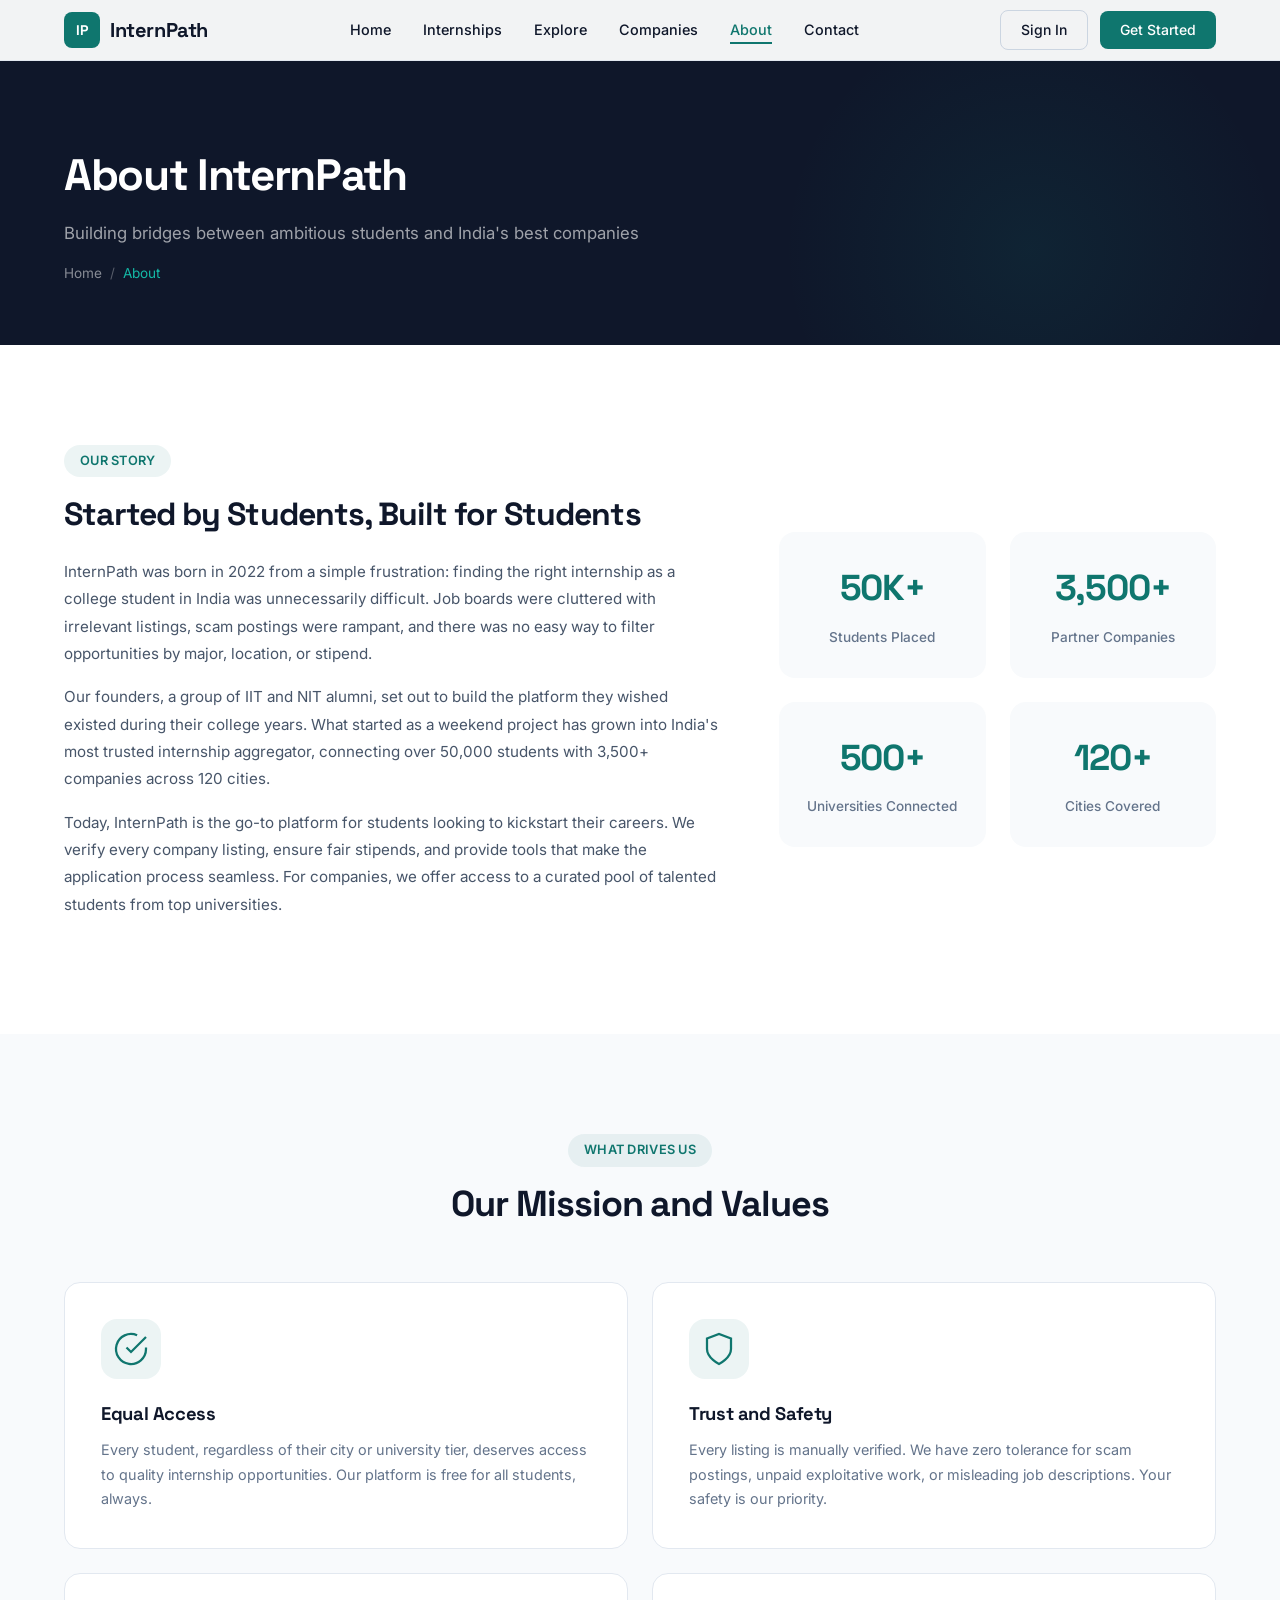
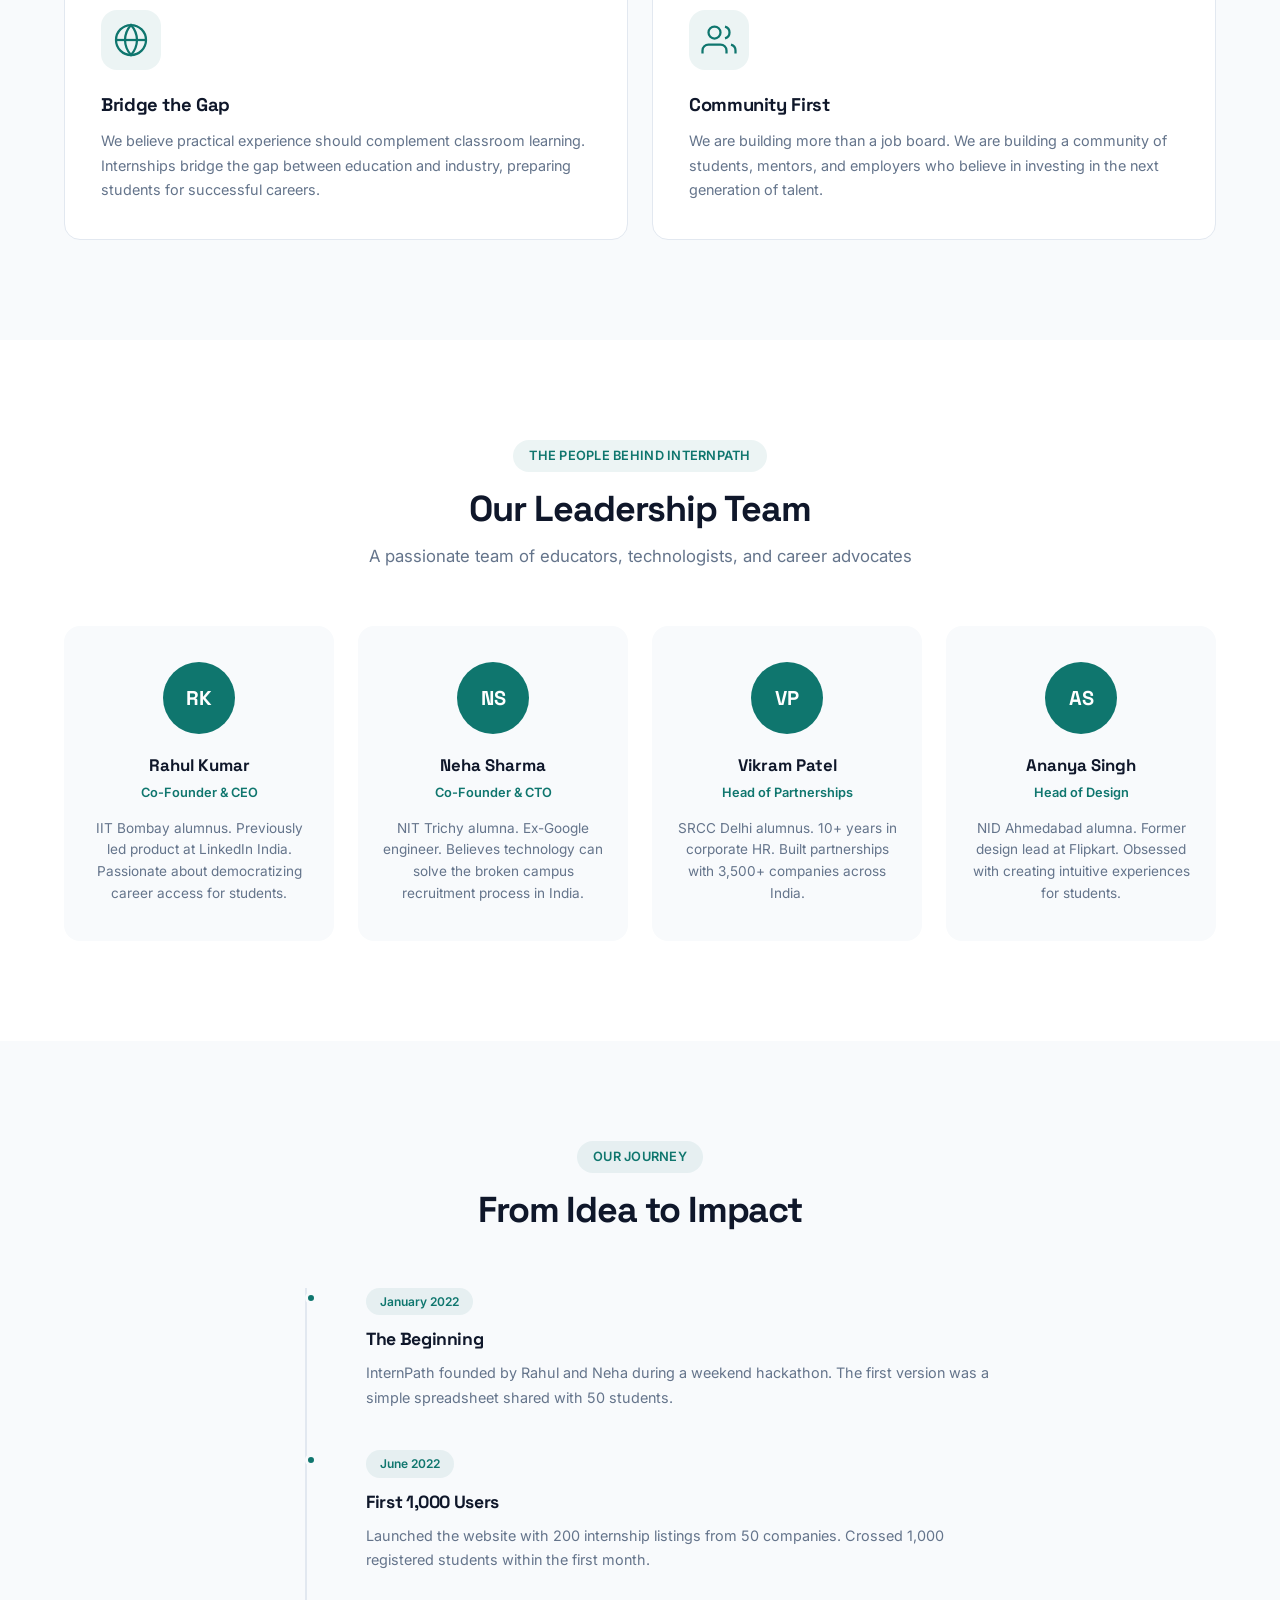
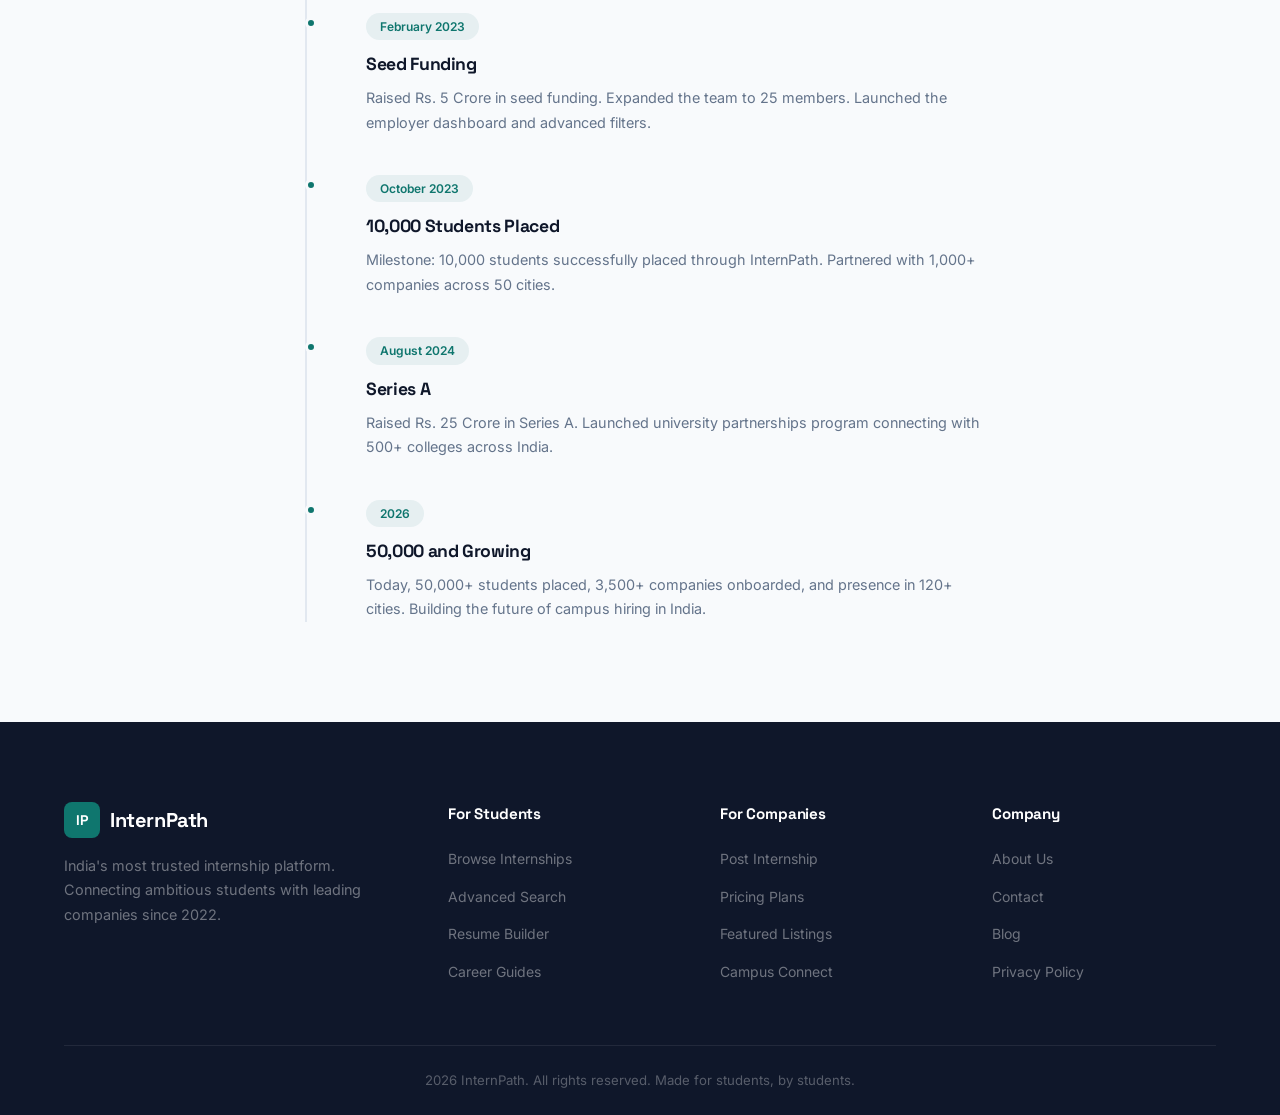
==== about.html @ c39f6db2 "first commit" ====
<!DOCTYPE html>
<html lang="en">
<head>
    <meta charset="UTF-8">
    <meta name="viewport" content="width=device-width, initial-scale=1.0">
    <title>About Us - InternPath</title>
    <link rel="stylesheet" href="css/main.css">
    <link href="https://fonts.googleapis.com/css2?family=Inter:wght@300;400;500;600;700;800;900&family=Space+Grotesk:wght@400;500;600;700&display=swap" rel="stylesheet">
</head>
<body>
    <!-- Navigation -->
    <nav class="navbar navbar-solid" id="navbar">
        <div class="nav-container">
            <a href="index.html" class="nav-logo">
                <span class="logo-icon">IP</span>
                <span class="logo-text">InternPath</span>
            </a>
            <ul class="nav-links" id="navLinks">
                <li><a href="index.html" class="nav-link">Home</a></li>
                <li><a href="jobs.html" class="nav-link">Internships</a></li>
                <li><a href="filters.html" class="nav-link">Explore</a></li>
                <li><a href="company.html" class="nav-link">Companies</a></li>
                <li><a href="about.html" class="nav-link active">About</a></li>
                <li><a href="contact.html" class="nav-link">Contact</a></li>
            </ul>
            <div class="nav-actions">
                <a href="login.html" class="btn btn-outline-nav" id="navSignIn">Sign In</a>
                <a href="signup.html" class="btn btn-primary-nav" id="navGetStarted">Get Started</a>
            </div>
            <button class="nav-toggle" id="navToggle" aria-label="Toggle navigation">
                <span></span>
                <span></span>
                <span></span>
            </button>
        </div>
    </nav>

    <!-- Page Header -->
    <section class="page-header">
        <div class="container">
            <div class="page-header-content">
                <h1>About InternPath</h1>
                <p>Building bridges between ambitious students and India's best companies</p>
                <div class="breadcrumb">
                    <a href="index.html">Home</a>
                    <span>/</span>
                    <span>About</span>
                </div>
            </div>
        </div>
    </section>

    <!-- Our Story -->
    <section class="about-story">
        <div class="container">
            <div class="story-grid">
                <div class="story-content scroll-reveal">
                    <span class="section-tag">Our Story</span>
                    <h2>Started by Students, Built for Students</h2>
                    <p>InternPath was born in 2022 from a simple frustration: finding the right internship as a college student in India was unnecessarily difficult. Job boards were cluttered with irrelevant listings, scam postings were rampant, and there was no easy way to filter opportunities by major, location, or stipend.</p>
                    <p>Our founders, a group of IIT and NIT alumni, set out to build the platform they wished existed during their college years. What started as a weekend project has grown into India's most trusted internship aggregator, connecting over 50,000 students with 3,500+ companies across 120 cities.</p>
                    <p>Today, InternPath is the go-to platform for students looking to kickstart their careers. We verify every company listing, ensure fair stipends, and provide tools that make the application process seamless. For companies, we offer access to a curated pool of talented students from top universities.</p>
                </div>
                <div class="story-stats scroll-reveal">
                    <div class="story-stat">
                        <span class="story-stat-number">50K+</span>
                        <span class="story-stat-label">Students Placed</span>
                    </div>
                    <div class="story-stat">
                        <span class="story-stat-number">3,500+</span>
                        <span class="story-stat-label">Partner Companies</span>
                    </div>
                    <div class="story-stat">
                        <span class="story-stat-number">500+</span>
                        <span class="story-stat-label">Universities Connected</span>
                    </div>
                    <div class="story-stat">
                        <span class="story-stat-number">120+</span>
                        <span class="story-stat-label">Cities Covered</span>
                    </div>
                </div>
            </div>
        </div>
    </section>

    <!-- Mission & Values -->
    <section class="mission-section">
        <div class="container">
            <div class="section-header scroll-reveal">
                <span class="section-tag">What Drives Us</span>
                <h2 class="section-title">Our Mission and Values</h2>
            </div>
            <div class="mission-grid">
                <div class="mission-card scroll-reveal">
                    <div class="mission-icon">
                        <svg width="36" height="36" viewBox="0 0 24 24" fill="none" stroke="currentColor" stroke-width="1.5"><path d="M22 11.08V12a10 10 0 1 1-5.93-9.14"></path><polyline points="22 4 12 14.01 9 11.01"></polyline></svg>
                    </div>
                    <h3>Equal Access</h3>
                    <p>Every student, regardless of their city or university tier, deserves access to quality internship opportunities. Our platform is free for all students, always.</p>
                </div>
                <div class="mission-card scroll-reveal">
                    <div class="mission-icon">
                        <svg width="36" height="36" viewBox="0 0 24 24" fill="none" stroke="currentColor" stroke-width="1.5"><path d="M12 22s8-4 8-10V5l-8-3-8 3v7c0 6 8 10 8 10z"></path></svg>
                    </div>
                    <h3>Trust and Safety</h3>
                    <p>Every listing is manually verified. We have zero tolerance for scam postings, unpaid exploitative work, or misleading job descriptions. Your safety is our priority.</p>
                </div>
                <div class="mission-card scroll-reveal">
                    <div class="mission-icon">
                        <svg width="36" height="36" viewBox="0 0 24 24" fill="none" stroke="currentColor" stroke-width="1.5"><circle cx="12" cy="12" r="10"></circle><line x1="2" y1="12" x2="22" y2="12"></line><path d="M12 2a15.3 15.3 0 0 1 4 10 15.3 15.3 0 0 1-4 10 15.3 15.3 0 0 1-4-10 15.3 15.3 0 0 1 4-10z"></path></svg>
                    </div>
                    <h3>Bridge the Gap</h3>
                    <p>We believe practical experience should complement classroom learning. Internships bridge the gap between education and industry, preparing students for successful careers.</p>
                </div>
                <div class="mission-card scroll-reveal">
                    <div class="mission-icon">
                        <svg width="36" height="36" viewBox="0 0 24 24" fill="none" stroke="currentColor" stroke-width="1.5"><path d="M17 21v-2a4 4 0 0 0-4-4H5a4 4 0 0 0-4 4v2"></path><circle cx="9" cy="7" r="4"></circle><path d="M23 21v-2a4 4 0 0 0-3-3.87"></path><path d="M16 3.13a4 4 0 0 1 0 7.75"></path></svg>
                    </div>
                    <h3>Community First</h3>
                    <p>We are building more than a job board. We are building a community of students, mentors, and employers who believe in investing in the next generation of talent.</p>
                </div>
            </div>
        </div>
    </section>

    <!-- Team Section -->
    <section class="team-section">
        <div class="container">
            <div class="section-header scroll-reveal">
                <span class="section-tag">The People Behind InternPath</span>
                <h2 class="section-title">Our Leadership Team</h2>
                <p class="section-desc">A passionate team of educators, technologists, and career advocates</p>
            </div>
            <div class="team-grid">
                <div class="team-card scroll-reveal">
                    <div class="team-avatar">RK</div>
                    <h3>Rahul Kumar</h3>
                    <span class="team-role">Co-Founder & CEO</span>
                    <p>IIT Bombay alumnus. Previously led product at LinkedIn India. Passionate about democratizing career access for students.</p>
                </div>
                <div class="team-card scroll-reveal">
                    <div class="team-avatar">NS</div>
                    <h3>Neha Sharma</h3>
                    <span class="team-role">Co-Founder & CTO</span>
                    <p>NIT Trichy alumna. Ex-Google engineer. Believes technology can solve the broken campus recruitment process in India.</p>
                </div>
                <div class="team-card scroll-reveal">
                    <div class="team-avatar">VP</div>
                    <h3>Vikram Patel</h3>
                    <span class="team-role">Head of Partnerships</span>
                    <p>SRCC Delhi alumnus. 10+ years in corporate HR. Built partnerships with 3,500+ companies across India.</p>
                </div>
                <div class="team-card scroll-reveal">
                    <div class="team-avatar">AS</div>
                    <h3>Ananya Singh</h3>
                    <span class="team-role">Head of Design</span>
                    <p>NID Ahmedabad alumna. Former design lead at Flipkart. Obsessed with creating intuitive experiences for students.</p>
                </div>
            </div>
        </div>
    </section>

    <!-- Timeline -->
    <section class="timeline-section">
        <div class="container">
            <div class="section-header scroll-reveal">
                <span class="section-tag">Our Journey</span>
                <h2 class="section-title">From Idea to Impact</h2>
            </div>
            <div class="timeline">
                <div class="timeline-item scroll-reveal">
                    <div class="timeline-marker"></div>
                    <div class="timeline-content">
                        <span class="timeline-date">January 2022</span>
                        <h3>The Beginning</h3>
                        <p>InternPath founded by Rahul and Neha during a weekend hackathon. The first version was a simple spreadsheet shared with 50 students.</p>
                    </div>
                </div>
                <div class="timeline-item scroll-reveal">
                    <div class="timeline-marker"></div>
                    <div class="timeline-content">
                        <span class="timeline-date">June 2022</span>
                        <h3>First 1,000 Users</h3>
                        <p>Launched the website with 200 internship listings from 50 companies. Crossed 1,000 registered students within the first month.</p>
                    </div>
                </div>
                <div class="timeline-item scroll-reveal">
                    <div class="timeline-marker"></div>
                    <div class="timeline-content">
                        <span class="timeline-date">February 2023</span>
                        <h3>Seed Funding</h3>
                        <p>Raised Rs. 5 Crore in seed funding. Expanded the team to 25 members. Launched the employer dashboard and advanced filters.</p>
                    </div>
                </div>
                <div class="timeline-item scroll-reveal">
                    <div class="timeline-marker"></div>
                    <div class="timeline-content">
                        <span class="timeline-date">October 2023</span>
                        <h3>10,000 Students Placed</h3>
                        <p>Milestone: 10,000 students successfully placed through InternPath. Partnered with 1,000+ companies across 50 cities.</p>
                    </div>
                </div>
                <div class="timeline-item scroll-reveal">
                    <div class="timeline-marker"></div>
                    <div class="timeline-content">
                        <span class="timeline-date">August 2024</span>
                        <h3>Series A</h3>
                        <p>Raised Rs. 25 Crore in Series A. Launched university partnerships program connecting with 500+ colleges across India.</p>
                    </div>
                </div>
                <div class="timeline-item scroll-reveal">
                    <div class="timeline-marker"></div>
                    <div class="timeline-content">
                        <span class="timeline-date">2026</span>
                        <h3>50,000 and Growing</h3>
                        <p>Today, 50,000+ students placed, 3,500+ companies onboarded, and presence in 120+ cities. Building the future of campus hiring in India.</p>
                    </div>
                </div>
            </div>
        </div>
    </section>

    <!-- Footer -->
    <footer class="footer">
        <div class="container">
            <div class="footer-grid">
                <div class="footer-brand">
                    <div class="footer-logo">
                        <span class="logo-icon">IP</span>
                        <span class="logo-text">InternPath</span>
                    </div>
                    <p>India's most trusted internship platform. Connecting ambitious students with leading companies since 2022.</p>
                </div>
                <div class="footer-links">
                    <h4>For Students</h4>
                    <ul>
                        <li><a href="jobs.html">Browse Internships</a></li>
                        <li><a href="filters.html">Advanced Search</a></li>
                        <li><a href="#">Resume Builder</a></li>
                        <li><a href="#">Career Guides</a></li>
                    </ul>
                </div>
                <div class="footer-links">
                    <h4>For Companies</h4>
                    <ul>
                        <li><a href="company.html">Post Internship</a></li>
                        <li><a href="#">Pricing Plans</a></li>
                        <li><a href="#">Featured Listings</a></li>
                        <li><a href="#">Campus Connect</a></li>
                    </ul>
                </div>
                <div class="footer-links">
                    <h4>Company</h4>
                    <ul>
                        <li><a href="about.html">About Us</a></li>
                        <li><a href="contact.html">Contact</a></li>
                        <li><a href="#">Blog</a></li>
                        <li><a href="#">Privacy Policy</a></li>
                    </ul>
                </div>
            </div>
            <div class="footer-bottom">
                <p>2026 InternPath. All rights reserved. Made for students, by students.</p>
            </div>
        </div>
    </footer>

    <script src="Java-script/script.js"></script>
</body>
</html>
---- css/main.css ----
/* ==========================================================================
   TABLE OF CONTENTS:
   1.  CSS Variables & Reset
   2.  Preloader
   3.  Navigation
   4.  Hero Section
   5.  Stats Section
   6.  Section Common Styles
   7.  Featured Internships (Home Page Cards)
   8.  How It Works
   9.  Categories
   10. Companies Marquee
   11. Testimonials
   12. CTA Section
   13. Page Header (Inner Pages)
   14. Footer
   15. Jobs Page (Search, Filters Sidebar, Job List Cards, Pagination)
   16. Filters / Explore Page
   17. Company Page (Benefits, Pricing, Post Form)
   18. About Page (Story, Mission, Team, Timeline)
   19. Contact Page (Contact Grid, Form, FAQ)
   20. Auth Pages (Login, Signup, Form Fields)
   21. Application Modal
   22. Nav User State (Logged In)
   23. Animations (Fade Up, Scroll Reveal, Hover Effects)
   24. Responsive (1024px, 768px, 480px)
   ========================================================================== */


/* ==========================================================================
   1. CSS VARIABLES & RESET
   ========================================================================== */
:root {
    --primary: #0f766e;
    --primary-dark: #0d5f59;
    --primary-light: #14b8a6;
    --secondary: #0ea5e9;
    --dark: #0f172a;
    --dark-2: #1e293b;
    --dark-3: #334155;
    --gray-100: #f8fafc;
    --gray-200: #e2e8f0;
    --gray-300: #cbd5e1;
    --gray-400: #94a3b8;
    --gray-500: #64748b;
    --gray-600: #475569;
    --white: #ffffff;
    --success: #10b981;
    --warning: #f59e0b;
    --danger: #ef4444;
    --font-primary: 'Inter', -apple-system, BlinkMacSystemFont, 'Segoe UI', sans-serif;
    --font-display: 'Space Grotesk', 'Inter', sans-serif;
    --shadow-sm: 0 1px 2px rgba(0,0,0,0.05);
    --shadow: 0 1px 3px rgba(0,0,0,0.1), 0 1px 2px rgba(0,0,0,0.06);
    --shadow-md: 0 4px 6px -1px rgba(0,0,0,0.1), 0 2px 4px -1px rgba(0,0,0,0.06);
    --shadow-lg: 0 10px 15px -3px rgba(0,0,0,0.1), 0 4px 6px -2px rgba(0,0,0,0.05);
    --shadow-xl: 0 20px 25px -5px rgba(0,0,0,0.1), 0 10px 10px -5px rgba(0,0,0,0.04);
    --radius: 8px;
    --radius-lg: 12px;
    --radius-xl: 16px;
    --transition: all 0.3s cubic-bezier(0.4, 0, 0.2, 1);
}

/* Reset & Base */
*, *::before, *::after {
    margin: 0;
    padding: 0;
    box-sizing: border-box;
}

html {
    scroll-behavior: smooth;
    -webkit-font-smoothing: antialiased;
    -moz-osx-font-smoothing: grayscale;
}

body {
    font-family: var(--font-primary);
    color: var(--dark);
    background: var(--white);
    line-height: 1.6;
    overflow-x: hidden;
}

a {
    text-decoration: none;
    color: inherit;
    transition: var(--transition);
}

ul {
    list-style: none;
}

img {
    max-width: 100%;
    display: block;
}

.container {
    max-width: 1200px;
    margin: 0 auto;
    padding: 0 24px;
}


/* ==========================================================================
   2. PRELOADER
   ========================================================================== */
#preloader {
    position: fixed;
    top: 0;
    left: 0;
    width: 100%;
    height: 100%;
    background: var(--dark);
    z-index: 10000;
    display: flex;
    align-items: center;
    justify-content: center;
    transition: opacity 0.6s ease, visibility 0.6s ease;
}

#preloader.loaded {
    opacity: 0;
    visibility: hidden;
}

.loader {
    text-align: center;
}

.loader-bar {
    width: 200px;
    height: 2px;
    background: var(--dark-3);
    border-radius: 4px;
    overflow: hidden;
    margin-bottom: 20px;
}

.loader-bar::after {
    content: '';
    display: block;
    width: 40%;
    height: 100%;
    background: var(--primary-light);
    border-radius: 4px;
    animation: loaderSlide 1.2s ease-in-out infinite;
}

@keyframes loaderSlide {
    0% { transform: translateX(-100%); }
    100% { transform: translateX(350%); }
}

.loader-text {
    color: var(--white);
    font-family: var(--font-display);
    font-size: 1.25rem;
    font-weight: 600;
    letter-spacing: -0.02em;
}


/* ==========================================================================
   3. NAVIGATION
   ========================================================================== */
.navbar {
    position: fixed;
    top: 0;
    left: 0;
    right: 0;
    z-index: 1000;
    padding: 16px 0;
    transition: all 0.4s cubic-bezier(0.4, 0, 0.2, 1);
}

.navbar.scrolled,
.navbar-solid {
    background: rgba(255, 255, 255, 0.95);
    backdrop-filter: blur(20px);
    -webkit-backdrop-filter: blur(20px);
    border-bottom: 1px solid var(--gray-200);
    padding: 10px 0;
}

.navbar.scrolled .nav-link,
.navbar-solid .nav-link {
    color: var(--dark);
}

.navbar.scrolled .logo-text,
.navbar-solid .logo-text {
    color: var(--dark);
}

.nav-container {
    max-width: 1200px;
    margin: 0 auto;
    padding: 0 24px;
    display: flex;
    align-items: center;
    justify-content: space-between;
}

.nav-logo {
    display: flex;
    align-items: center;
    gap: 10px;
    z-index: 10;
}

.logo-icon {
    display: inline-flex;
    align-items: center;
    justify-content: center;
    width: 36px;
    height: 36px;
    background: var(--primary);
    color: var(--white);
    font-family: var(--font-display);
    font-weight: 700;
    font-size: 0.875rem;
    border-radius: 8px;
    letter-spacing: -0.02em;
}

.logo-text {
    font-family: var(--font-display);
    font-size: 1.25rem;
    font-weight: 700;
    color: var(--white);
    letter-spacing: -0.02em;
    transition: var(--transition);
}

.nav-links {
    display: flex;
    align-items: center;
    gap: 32px;
}

.nav-link {
    font-size: 0.9rem;
    font-weight: 500;
    color: rgba(255, 255, 255, 0.85);
    position: relative;
    padding: 4px 0;
    transition: var(--transition);
}

.nav-link::after {
    content: '';
    position: absolute;
    bottom: -2px;
    left: 0;
    width: 0;
    height: 2px;
    background: var(--primary);
    transition: width 0.3s ease;
}

.nav-link:hover,
.nav-link.active {
    color: var(--primary);
}

.nav-link.active::after,
.nav-link:hover::after {
    width: 100%;
}

.nav-actions {
    display: flex;
    align-items: center;
    gap: 12px;
}

.btn {
    display: inline-flex;
    align-items: center;
    justify-content: center;
    font-family: var(--font-primary);
    font-weight: 500;
    border: none;
    cursor: pointer;
    transition: var(--transition);
    text-decoration: none;
}

.btn-outline-nav {
    padding: 8px 20px;
    font-size: 0.875rem;
    color: var(--dark);
    background: transparent;
    border: 1.5px solid var(--gray-300);
    border-radius: var(--radius);
}

.btn-outline-nav:hover {
    border-color: var(--primary);
    color: var(--primary);
}

.btn-primary-nav {
    padding: 8px 20px;
    font-size: 0.875rem;
    color: var(--white);
    background: var(--primary);
    border-radius: var(--radius);
}

.btn-primary-nav:hover {
    background: var(--primary-dark);
    transform: translateY(-1px);
    box-shadow: 0 4px 12px rgba(15, 118, 110, 0.3);
}

.nav-toggle {
    display: none;
    flex-direction: column;
    gap: 5px;
    background: none;
    border: none;
    cursor: pointer;
    padding: 4px;
    z-index: 10;
}

.nav-toggle span {
    width: 24px;
    height: 2px;
    background: var(--dark);
    border-radius: 2px;
    transition: var(--transition);
}


/* ==========================================================================
   4. HERO SECTION
   ========================================================================== */
.hero {
    position: relative;
    min-height: 100vh;
    display: flex;
    align-items: center;
    justify-content: center;
    overflow: hidden;
}

.hero-video-wrapper {
    position: absolute;
    top: 0;
    left: 0;
    width: 100%;
    height: 100%;
    z-index: 0;
}

.hero-video {
    width: 100%;
    height: 100%;
    object-fit: cover;
}

.hero-overlay {
    position: absolute;
    top: 0;
    left: 0;
    width: 100%;
    height: 100%;
    background: linear-gradient(
        180deg,
        rgba(15, 23, 42, 0.75) 0%,
        rgba(15, 23, 42, 0.85) 50%,
        rgba(15, 23, 42, 0.95) 100%
    );
}

.hero-content {
    position: relative;
    z-index: 2;
    text-align: center;
    max-width: 800px;
    padding: 120px 24px 80px;
}

.hero-badge {
    display: inline-block;
    padding: 8px 20px;
    background: rgba(20, 184, 166, 0.15);
    border: 1px solid rgba(20, 184, 166, 0.3);
    border-radius: 50px;
    color: var(--primary-light);
    font-size: 0.875rem;
    font-weight: 500;
    margin-bottom: 28px;
    letter-spacing: 0.01em;
}

.hero-title {
    font-family: var(--font-display);
    font-size: 3.75rem;
    font-weight: 800;
    color: var(--white);
    line-height: 1.1;
    letter-spacing: -0.03em;
    margin-bottom: 24px;
}

.hero-highlight {
    background: linear-gradient(135deg, var(--primary-light), var(--secondary));
    -webkit-background-clip: text;
    -webkit-text-fill-color: transparent;
    background-clip: text;
}

.hero-subtitle {
    font-size: 1.125rem;
    color: rgba(255, 255, 255, 0.7);
    max-width: 600px;
    margin: 0 auto 40px;
    line-height: 1.7;
}

/* Hero Search Box */
.hero-search {
    margin-bottom: 28px;
}

.search-box {
    display: flex;
    align-items: center;
    background: var(--white);
    border-radius: var(--radius-xl);
    padding: 8px;
    box-shadow: var(--shadow-xl);
    max-width: 680px;
    margin: 0 auto;
}

.search-field {
    flex: 1;
    padding: 12px 20px;
    text-align: left;
}

.search-field label {
    display: block;
    font-size: 0.7rem;
    font-weight: 600;
    color: var(--dark);
    text-transform: uppercase;
    letter-spacing: 0.05em;
    margin-bottom: 4px;
}

.search-field input {
    width: 100%;
    border: none;
    outline: none;
    font-family: var(--font-primary);
    font-size: 0.9rem;
    color: var(--dark);
    background: transparent;
}

.search-field input::placeholder {
    color: var(--gray-400);
}

.search-divider {
    width: 1px;
    height: 40px;
    background: var(--gray-200);
    flex-shrink: 0;
}

.search-btn {
    padding: 14px 28px;
    background: var(--primary);
    color: var(--white);
    border: none;
    border-radius: var(--radius-lg);
    font-family: var(--font-primary);
    font-size: 0.9rem;
    font-weight: 600;
    cursor: pointer;
    white-space: nowrap;
    transition: var(--transition);
}

.search-btn:hover {
    background: var(--primary-dark);
    transform: translateY(-1px);
    box-shadow: 0 4px 12px rgba(15, 118, 110, 0.3);
}

/* Hero Tags */
.hero-tags {
    display: flex;
    align-items: center;
    justify-content: center;
    gap: 10px;
    flex-wrap: wrap;
    color: rgba(255, 255, 255, 0.5);
    font-size: 0.85rem;
}

.hero-tags span {
    font-weight: 500;
}

.hero-tags a {
    color: rgba(255, 255, 255, 0.7);
    padding: 4px 12px;
    border: 1px solid rgba(255, 255, 255, 0.15);
    border-radius: 50px;
    font-size: 0.8rem;
    transition: var(--transition);
}

.hero-tags a:hover {
    background: rgba(255, 255, 255, 0.1);
    border-color: rgba(255, 255, 255, 0.3);
    color: var(--white);
}

/* Scroll Indicator */
.hero-scroll {
    position: absolute;
    bottom: 32px;
    left: 50%;
    transform: translateX(-50%);
    z-index: 2;
}

.scroll-indicator {
    width: 24px;
    height: 40px;
    border: 2px solid rgba(255, 255, 255, 0.3);
    border-radius: 12px;
    display: flex;
    justify-content: center;
    padding-top: 8px;
}

.scroll-dot {
    width: 4px;
    height: 8px;
    background: var(--white);
    border-radius: 2px;
    animation: scrollBounce 2s ease-in-out infinite;
}

@keyframes scrollBounce {
    0%, 100% { transform: translateY(0); opacity: 1; }
    50% { transform: translateY(12px); opacity: 0.3; }
}


/* ==========================================================================
   5. STATS SECTION
   ========================================================================== */
.stats-section {
    padding: 80px 0;
    background: var(--white);
    border-bottom: 1px solid var(--gray-200);
}

.stats-grid {
    display: grid;
    grid-template-columns: repeat(4, 1fr);
    gap: 40px;
}

.stat-card {
    text-align: center;
    padding: 20px;
}

.stat-number {
    font-family: var(--font-display);
    font-size: 2.75rem;
    font-weight: 800;
    color: var(--primary);
    letter-spacing: -0.03em;
    line-height: 1;
    margin-bottom: 8px;
}

.stat-label {
    font-size: 0.95rem;
    color: var(--gray-500);
    font-weight: 500;
}


/* ==========================================================================
   6. SECTION COMMON STYLES
   ========================================================================== */
.section-header {
    text-align: center;
    margin-bottom: 56px;
}

.section-tag {
    display: inline-block;
    padding: 6px 16px;
    background: rgba(15, 118, 110, 0.08);
    color: var(--primary);
    font-size: 0.8rem;
    font-weight: 600;
    border-radius: 50px;
    margin-bottom: 16px;
    letter-spacing: 0.02em;
    text-transform: uppercase;
}

.section-title {
    font-family: var(--font-display);
    font-size: 2.25rem;
    font-weight: 800;
    color: var(--dark);
    letter-spacing: -0.03em;
    line-height: 1.2;
    margin-bottom: 12px;
}

.section-desc {
    font-size: 1.05rem;
    color: var(--gray-500);
    max-width: 560px;
    margin: 0 auto;
    line-height: 1.6;
}


/* ==========================================================================
   7. FEATURED INTERNSHIPS (Home Page Cards)
   ========================================================================== */
.featured-section {
    padding: 100px 0;
    background: var(--gray-100);
}

.featured-grid {
    display: grid;
    grid-template-columns: repeat(3, 1fr);
    gap: 24px;
    margin-bottom: 48px;
}

.job-card {
    background: var(--white);
    border-radius: var(--radius-xl);
    padding: 28px;
    border: 1px solid var(--gray-200);
    transition: var(--transition);
    display: flex;
    flex-direction: column;
}

.job-card:hover {
    transform: translateY(-4px);
    box-shadow: var(--shadow-lg);
    border-color: transparent;
}

.job-card-header {
    display: flex;
    align-items: flex-start;
    gap: 14px;
    margin-bottom: 18px;
}

.company-logo-wrapper {
    flex-shrink: 0;
}

.company-logo {
    width: 44px;
    height: 44px;
    border-radius: 10px;
    display: flex;
    align-items: center;
    justify-content: center;
    color: var(--white);
    font-family: var(--font-display);
    font-weight: 700;
    font-size: 1.1rem;
    overflow: hidden;
    flex-shrink: 0;
}

.company-logo img {
    width: 100%;
    height: 100%;
    object-fit: contain;
    border-radius: inherit;
}

.job-meta {
    flex: 1;
}

.company-name {
    font-size: 0.85rem;
    font-weight: 600;
    color: var(--gray-600);
    display: block;
    margin-bottom: 6px;
}

.job-badges {
    display: flex;
    gap: 6px;
    flex-wrap: wrap;
}

.badge {
    padding: 3px 10px;
    border-radius: 50px;
    font-size: 0.7rem;
    font-weight: 600;
    letter-spacing: 0.02em;
}

.badge-remote {
    background: rgba(16, 185, 129, 0.1);
    color: #059669;
}

.badge-onsite {
    background: rgba(14, 165, 233, 0.1);
    color: #0284c7;
}

.badge-featured {
    background: rgba(245, 158, 11, 0.1);
    color: #d97706;
}

.badge-certificate {
    background: rgba(139, 92, 246, 0.1);
    color: #7c3aed;
}

.badge-hybrid {
    background: rgba(236, 72, 153, 0.1);
    color: #db2777;
}

.job-title {
    font-family: var(--font-display);
    font-size: 1.15rem;
    font-weight: 700;
    color: var(--dark);
    margin-bottom: 10px;
    letter-spacing: -0.02em;
    line-height: 1.3;
}

.job-desc {
    font-size: 0.875rem;
    color: var(--gray-500);
    line-height: 1.6;
    margin-bottom: 18px;
    flex: 1;
}

.job-details {
    display: flex;
    flex-direction: column;
    gap: 8px;
    margin-bottom: 20px;
    padding-top: 16px;
    border-top: 1px solid var(--gray-200);
}

.job-detail {
    display: flex;
    align-items: center;
    gap: 8px;
    font-size: 0.825rem;
    color: var(--gray-600);
}

.job-detail svg {
    color: var(--gray-400);
    flex-shrink: 0;
}

.job-footer {
    display: flex;
    align-items: center;
    justify-content: space-between;
    padding-top: 16px;
    border-top: 1px solid var(--gray-200);
}

.job-posted {
    font-size: 0.775rem;
    color: var(--gray-400);
}

.btn-apply {
    padding: 8px 20px;
    font-size: 0.825rem;
    font-weight: 600;
    color: var(--primary);
    background: rgba(15, 118, 110, 0.08);
    border-radius: var(--radius);
    transition: var(--transition);
}

.btn-apply:hover {
    background: var(--primary);
    color: var(--white);
}

.section-cta {
    text-align: center;
}

.btn-large {
    padding: 14px 40px;
    font-size: 0.95rem;
    font-weight: 600;
    color: var(--white);
    background: var(--primary);
    border-radius: var(--radius-lg);
}

.btn-large:hover {
    background: var(--primary-dark);
    transform: translateY(-2px);
    box-shadow: 0 8px 20px rgba(15, 118, 110, 0.25);
}


/* ==========================================================================
   8. HOW IT WORKS
   ========================================================================== */
.how-it-works {
    padding: 100px 0;
    background: var(--white);
}

.steps-grid {
    display: flex;
    align-items: flex-start;
    justify-content: center;
    gap: 0;
}

.step-card {
    text-align: center;
    padding: 40px 32px;
    flex: 1;
    max-width: 320px;
    position: relative;
}

.step-number {
    font-family: var(--font-display);
    font-size: 4rem;
    font-weight: 800;
    color: var(--gray-100);
    line-height: 1;
    margin-bottom: -8px;
    letter-spacing: -0.04em;
}

.step-icon {
    width: 72px;
    height: 72px;
    margin: 0 auto 20px;
    background: rgba(15, 118, 110, 0.08);
    border-radius: 20px;
    display: flex;
    align-items: center;
    justify-content: center;
    color: var(--primary);
}

.step-card h3 {
    font-family: var(--font-display);
    font-size: 1.15rem;
    font-weight: 700;
    color: var(--dark);
    margin-bottom: 10px;
    letter-spacing: -0.02em;
}

.step-card p {
    font-size: 0.9rem;
    color: var(--gray-500);
    line-height: 1.6;
}

.step-connector {
    width: 80px;
    height: 2px;
    background: var(--gray-200);
    margin-top: 100px;
    flex-shrink: 0;
}


/* ==========================================================================
   9. CATEGORIES
   ========================================================================== */
.categories-section {
    padding: 100px 0;
    background: var(--gray-100);
}

.categories-grid {
    display: grid;
    grid-template-columns: repeat(4, 1fr);
    gap: 20px;
}

.category-card {
    background: var(--white);
    border: 1px solid var(--gray-200);
    border-radius: var(--radius-xl);
    padding: 28px;
    text-align: center;
    transition: var(--transition);
    display: block;
}

.category-card:hover {
    transform: translateY(-4px);
    box-shadow: var(--shadow-lg);
    border-color: var(--primary);
}

.category-card:hover .category-icon {
    background: var(--primary);
    color: var(--white);
}

.category-icon {
    width: 56px;
    height: 56px;
    margin: 0 auto 16px;
    background: rgba(15, 118, 110, 0.08);
    border-radius: 14px;
    display: flex;
    align-items: center;
    justify-content: center;
    color: var(--primary);
    transition: var(--transition);
}

.category-card h3 {
    font-family: var(--font-display);
    font-size: 1rem;
    font-weight: 700;
    color: var(--dark);
    margin-bottom: 6px;
    letter-spacing: -0.01em;
}

.category-count {
    font-size: 0.8rem;
    color: var(--gray-400);
    font-weight: 500;
}


/* ==========================================================================
   10. COMPANIES MARQUEE
   ========================================================================== */
.companies-section {
    padding: 100px 0;
    background: var(--white);
    overflow: hidden;
}

.company-logos-marquee {
    overflow: hidden;
    margin-top: 40px;
    padding: 20px 0;
}

.marquee-track {
    display: flex;
    gap: 40px;
    animation: marquee 30s linear infinite;
    width: max-content;
}

.marquee-item {
    flex-shrink: 0;
    font-family: var(--font-display);
    font-size: 1.1rem;
    font-weight: 700;
    color: var(--gray-400);
    padding: 12px 24px;
    white-space: nowrap;
    transition: var(--transition);
    display: flex;
    align-items: center;
    gap: 10px;
    background: var(--white);
    border: 1px solid var(--gray-200);
    border-radius: var(--radius-lg);
}

/* Marquee letter-based logos */
.marquee-logo {
    width: 32px;
    height: 32px;
    border-radius: 8px;
    display: flex;
    align-items: center;
    justify-content: center;
    color: var(--white);
    font-family: var(--font-display);
    font-weight: 700;
    font-size: 0.85rem;
    flex-shrink: 0;
}

.marquee-item:hover {
    color: var(--primary);
    border-color: var(--primary);
    transform: translateY(-2px);
    box-shadow: var(--shadow-md);
}

.marquee-item img {
    width: 32px;
    height: 32px;
    object-fit: contain;
    border-radius: 8px;
    flex-shrink: 0;
}

@keyframes marquee {
    0% { transform: translateX(0); }
    100% { transform: translateX(-50%); }
}


/* ==========================================================================
   11. TESTIMONIALS
   ========================================================================== */
.testimonials-section {
    padding: 100px 0;
    background: var(--gray-100);
}

.testimonials-grid {
    display: grid;
    grid-template-columns: repeat(3, 1fr);
    gap: 24px;
}

.testimonial-card {
    background: var(--white);
    border: 1px solid var(--gray-200);
    border-radius: var(--radius-xl);
    padding: 32px;
    transition: var(--transition);
}

.testimonial-card:hover {
    transform: translateY(-4px);
    box-shadow: var(--shadow-lg);
}

.testimonial-stars {
    display: flex;
    gap: 2px;
    margin-bottom: 18px;
}

.testimonial-text {
    font-size: 0.95rem;
    color: var(--gray-600);
    line-height: 1.7;
    margin-bottom: 24px;
    font-style: italic;
}

.testimonial-author {
    display: flex;
    align-items: center;
    gap: 12px;
}

.author-avatar {
    width: 44px;
    height: 44px;
    border-radius: 50%;
    background: var(--primary);
    color: var(--white);
    display: flex;
    align-items: center;
    justify-content: center;
    font-weight: 700;
    font-size: 0.85rem;
    flex-shrink: 0;
}

.author-info strong {
    display: block;
    font-size: 0.9rem;
    color: var(--dark);
    margin-bottom: 2px;
}

.author-info span {
    font-size: 0.8rem;
    color: var(--gray-400);
}


/* ==========================================================================
   12. CTA SECTION
   ========================================================================== */
.cta-section {
    padding: 100px 0;
    background: var(--white);
}

.cta-wrapper {
    background: linear-gradient(135deg, var(--dark) 0%, var(--dark-2) 100%);
    border-radius: 24px;
    padding: 80px 60px;
    text-align: center;
    position: relative;
    overflow: hidden;
}

.cta-wrapper::before {
    content: '';
    position: absolute;
    top: -50%;
    right: -20%;
    width: 400px;
    height: 400px;
    background: radial-gradient(circle, rgba(20, 184, 166, 0.15) 0%, transparent 70%);
    border-radius: 50%;
}

.cta-wrapper::after {
    content: '';
    position: absolute;
    bottom: -30%;
    left: -10%;
    width: 300px;
    height: 300px;
    background: radial-gradient(circle, rgba(14, 165, 233, 0.1) 0%, transparent 70%);
    border-radius: 50%;
}

.cta-content {
    position: relative;
    z-index: 1;
}

.cta-content h2 {
    font-family: var(--font-display);
    font-size: 2.5rem;
    font-weight: 800;
    color: var(--white);
    letter-spacing: -0.03em;
    margin-bottom: 16px;
    line-height: 1.2;
}

.cta-content p {
    font-size: 1.05rem;
    color: rgba(255, 255, 255, 0.6);
    max-width: 520px;
    margin: 0 auto 36px;
    line-height: 1.6;
}

.cta-actions {
    display: flex;
    align-items: center;
    justify-content: center;
    gap: 16px;
}

.btn-white {
    padding: 14px 32px;
    font-size: 0.95rem;
    font-weight: 600;
    color: var(--dark);
    background: var(--white);
    border-radius: var(--radius-lg);
}

.btn-white:hover {
    transform: translateY(-2px);
    box-shadow: var(--shadow-lg);
}

.btn-outline-white {
    padding: 14px 32px;
    font-size: 0.95rem;
    font-weight: 600;
    color: var(--white);
    background: transparent;
    border: 1.5px solid rgba(255, 255, 255, 0.25);
    border-radius: var(--radius-lg);
}

.btn-outline-white:hover {
    background: rgba(255, 255, 255, 0.1);
    border-color: rgba(255, 255, 255, 0.4);
}


/* ==========================================================================
   13. PAGE HEADER (Inner Pages)
   ========================================================================== */
.page-header {
    background: var(--dark);
    padding: 140px 0 60px;
    position: relative;
    overflow: hidden;
}

.page-header::before {
    content: '';
    position: absolute;
    top: 0;
    right: 0;
    width: 500px;
    height: 500px;
    background: radial-gradient(circle, rgba(20, 184, 166, 0.08) 0%, transparent 70%);
    border-radius: 50%;
}

.page-header-content {
    position: relative;
    z-index: 1;
}

.page-header h1 {
    font-family: var(--font-display);
    font-size: 2.75rem;
    font-weight: 800;
    color: var(--white);
    letter-spacing: -0.03em;
    margin-bottom: 10px;
}

.page-header p {
    font-size: 1.05rem;
    color: rgba(255, 255, 255, 0.6);
    margin-bottom: 16px;
}

.breadcrumb {
    display: flex;
    align-items: center;
    gap: 8px;
    font-size: 0.85rem;
}

.breadcrumb a {
    color: rgba(255, 255, 255, 0.5);
}

.breadcrumb a:hover {
    color: var(--primary-light);
}

.breadcrumb span {
    color: rgba(255, 255, 255, 0.3);
}

.breadcrumb span:last-child {
    color: var(--primary-light);
}


/* ==========================================================================
   14. FOOTER
   ========================================================================== */
.footer {
    background: var(--dark);
    padding: 80px 0 0;
}

.footer-grid {
    display: grid;
    grid-template-columns: 1.5fr 1fr 1fr 1fr;
    gap: 48px;
    padding-bottom: 48px;
    border-bottom: 1px solid rgba(255, 255, 255, 0.08);
}

.footer-logo {
    display: flex;
    align-items: center;
    gap: 10px;
    margin-bottom: 16px;
}

.footer-logo .logo-text {
    color: var(--white);
}

.footer-brand p {
    font-size: 0.9rem;
    color: rgba(255, 255, 255, 0.4);
    line-height: 1.7;
    margin-bottom: 24px;
    max-width: 300px;
}

.social-links {
    display: flex;
    gap: 12px;
}

.social-links a {
    width: 40px;
    height: 40px;
    display: flex;
    align-items: center;
    justify-content: center;
    border-radius: 10px;
    background: rgba(255, 255, 255, 0.05);
    color: rgba(255, 255, 255, 0.5);
    transition: var(--transition);
}

.social-links a:hover {
    background: var(--primary);
    color: var(--white);
}

.footer-links h4 {
    font-family: var(--font-display);
    font-size: 0.95rem;
    font-weight: 700;
    color: var(--white);
    margin-bottom: 20px;
    letter-spacing: -0.01em;
}

.footer-links li {
    margin-bottom: 12px;
}

.footer-links a {
    font-size: 0.875rem;
    color: rgba(255, 255, 255, 0.4);
    transition: var(--transition);
}

.footer-links a:hover {
    color: var(--primary-light);
    padding-left: 4px;
}

.footer-bottom {
    padding: 24px 0;
    text-align: center;
}

.footer-bottom p {
    font-size: 0.825rem;
    color: rgba(255, 255, 255, 0.3);
}


/* ==========================================================================
   15. JOBS PAGE (Search, Filters Sidebar, Job List Cards, Pagination)
   ========================================================================== */

/* Jobs Main */
.jobs-main {
    padding: 48px 0 80px;
    background: var(--gray-100);
    min-height: 80vh;
}

/* Jobs Search Bar */
.jobs-search-bar {
    display: flex;
    align-items: center;
    gap: 12px;
    background: var(--white);
    border-radius: var(--radius-xl);
    padding: 8px;
    box-shadow: var(--shadow-md);
    margin-bottom: 24px;
    border: 1px solid var(--gray-200);
}

.search-input-group {
    flex: 1;
    display: flex;
    align-items: center;
    gap: 10px;
    padding: 10px 16px;
}

.search-input-group svg {
    color: var(--gray-400);
    flex-shrink: 0;
}

.search-input-group input {
    width: 100%;
    border: none;
    outline: none;
    font-family: var(--font-primary);
    font-size: 0.9rem;
    color: var(--dark);
    background: transparent;
}

.search-input-group input::placeholder {
    color: var(--gray-400);
}

.btn-search {
    padding: 12px 28px;
    background: var(--primary);
    color: var(--white);
    border: none;
    border-radius: var(--radius-lg);
    font-family: var(--font-primary);
    font-size: 0.875rem;
    font-weight: 600;
    cursor: pointer;
    white-space: nowrap;
    transition: var(--transition);
}

.btn-search:hover {
    background: var(--primary-dark);
}

/* Active Filters */
.active-filters {
    display: flex;
    flex-wrap: wrap;
    gap: 8px;
    margin-bottom: 16px;
    min-height: 0;
}

.active-filter-tag {
    display: inline-flex;
    align-items: center;
    gap: 6px;
    padding: 6px 14px;
    background: rgba(15, 118, 110, 0.08);
    color: var(--primary);
    border-radius: 50px;
    font-size: 0.8rem;
    font-weight: 500;
}

.active-filter-tag button {
    background: none;
    border: none;
    color: var(--primary);
    cursor: pointer;
    font-size: 1rem;
    line-height: 1;
    padding: 0;
    margin-left: 2px;
    opacity: 0.7;
}

.active-filter-tag button:hover {
    opacity: 1;
}

/* Results Info */
.results-info {
    display: flex;
    align-items: center;
    justify-content: space-between;
    margin-bottom: 24px;
    padding: 0 4px;
}

#resultsCount {
    font-size: 0.9rem;
    color: var(--gray-500);
    font-weight: 500;
}

.sort-options {
    display: flex;
    align-items: center;
    gap: 8px;
}

.sort-options label {
    font-size: 0.85rem;
    color: var(--gray-500);
}

.sort-options select {
    padding: 8px 12px;
    border: 1px solid var(--gray-200);
    border-radius: var(--radius);
    font-family: var(--font-primary);
    font-size: 0.85rem;
    color: var(--dark);
    background: var(--white);
    cursor: pointer;
    outline: none;
}

.sort-options select:focus {
    border-color: var(--primary);
}

/* Jobs Layout */
.jobs-section {
    padding: 0 0 80px;
    background: var(--gray-100);
}

.jobs-layout {
    display: grid;
    grid-template-columns: 280px 1fr;
    gap: 28px;
    align-items: start;
}

/* Sidebar Filters - FIX: Added max-height and overflow-y for scrollability */
.jobs-sidebar {
    background: var(--white);
    border: 1px solid var(--gray-200);
    border-radius: var(--radius-xl);
    padding: 24px;
    position: sticky;
    top: 90px;
    max-height: calc(100vh - 110px);
    overflow-y: auto;
}

.sidebar-header {
    display: flex;
    align-items: center;
    justify-content: space-between;
    margin-bottom: 24px;
    padding-bottom: 16px;
    border-bottom: 1px solid var(--gray-200);
}

.sidebar-header h3 {
    font-family: var(--font-display);
    font-size: 1.1rem;
    font-weight: 700;
    color: var(--dark);
    letter-spacing: -0.02em;
}

.clear-filters {
    background: none;
    border: none;
    color: var(--primary);
    font-size: 0.8rem;
    font-weight: 600;
    cursor: pointer;
    transition: var(--transition);
}

.clear-filters:hover {
    text-decoration: underline;
}

/* Filter Groups */
.filter-group {
    margin-bottom: 20px;
    padding-bottom: 20px;
    border-bottom: 1px solid var(--gray-100);
}

.filter-group:last-child {
    border-bottom: none;
    margin-bottom: 0;
    padding-bottom: 0;
}

.filter-title {
    display: flex;
    align-items: center;
    justify-content: space-between;
    font-size: 0.85rem;
    font-weight: 700;
    color: var(--dark);
    cursor: pointer;
    padding: 4px 0;
    margin-bottom: 12px;
    user-select: none;
}

.filter-title svg {
    color: var(--gray-400);
    transition: transform 0.3s ease;
}

.filter-title.collapsed svg {
    transform: rotate(-90deg);
}

.filter-options {
    display: flex;
    flex-direction: column;
    gap: 8px;
    overflow: hidden;
    transition: max-height 0.3s ease;
}

.filter-options.collapsed {
    max-height: 0 !important;
    overflow: hidden;
}

/* Filter Checkboxes */
.filter-checkbox {
    display: flex;
    align-items: center;
    gap: 10px;
    font-size: 0.85rem;
    color: var(--gray-600);
    cursor: pointer;
    padding: 4px 0;
    transition: var(--transition);
}

.filter-checkbox:hover {
    color: var(--dark);
}

.filter-checkbox input[type="checkbox"] {
    display: none;
}

.checkmark {
    width: 18px;
    height: 18px;
    border: 2px solid var(--gray-300);
    border-radius: 4px;
    display: flex;
    align-items: center;
    justify-content: center;
    flex-shrink: 0;
    transition: var(--transition);
}

.filter-checkbox input:checked + .checkmark {
    background: var(--primary);
    border-color: var(--primary);
}

.filter-checkbox input:checked + .checkmark::after {
    content: '';
    width: 5px;
    height: 9px;
    border: solid var(--white);
    border-width: 0 2px 2px 0;
    transform: rotate(45deg);
    margin-top: -2px;
}

.filter-count {
    margin-left: auto;
    font-size: 0.75rem;
    color: var(--gray-400);
    font-weight: 500;
}

/* Jobs List */
.jobs-list {
    display: flex;
    flex-direction: column;
    gap: 16px;
}

/* Job List Cards */
.job-list-card {
    background: var(--white);
    border: 1px solid var(--gray-200);
    border-radius: var(--radius-xl);
    padding: 24px 28px;
    transition: var(--transition);
    cursor: pointer;
}

.job-list-card:hover {
    border-color: var(--primary);
    box-shadow: var(--shadow-md);
    transform: translateX(4px);
}

.job-list-card-header {
    display: flex;
    align-items: flex-start;
    justify-content: space-between;
    margin-bottom: 14px;
}

.job-list-left {
    display: flex;
    align-items: center;
    gap: 14px;
}

.job-list-left .company-logo {
    width: 48px;
    height: 48px;
    border-radius: 12px;
    display: flex;
    align-items: center;
    justify-content: center;
    color: var(--white);
    font-family: var(--font-display);
    font-weight: 700;
    font-size: 1.2rem;
    flex-shrink: 0;
    overflow: hidden;
}

.job-list-left .company-logo img {
    width: 100%;
    height: 100%;
    object-fit: contain;
    border-radius: inherit;
}

.job-list-info h3 {
    font-family: var(--font-display);
    font-size: 1.05rem;
    font-weight: 700;
    color: var(--dark);
    margin-bottom: 4px;
    letter-spacing: -0.02em;
}

.job-list-info .company-name {
    font-size: 0.825rem;
    color: var(--gray-500);
    font-weight: 500;
}

.job-list-right {
    text-align: right;
}

.job-list-stipend {
    font-family: var(--font-display);
    font-size: 1rem;
    font-weight: 700;
    color: var(--primary);
    margin-bottom: 2px;
}

.job-list-posted {
    font-size: 0.75rem;
    color: var(--gray-400);
}

/* Job List Meta */
.job-list-meta {
    display: flex;
    flex-wrap: wrap;
    gap: 14px;
    margin-bottom: 12px;
}

.job-list-meta-item {
    display: flex;
    align-items: center;
    gap: 6px;
    font-size: 0.8rem;
    color: var(--gray-500);
}

.job-list-meta-item svg {
    color: var(--gray-400);
    flex-shrink: 0;
}

.job-list-desc {
    font-size: 0.85rem;
    color: var(--gray-500);
    line-height: 1.65;
    margin-bottom: 16px;
}

.job-list-footer {
    display: flex;
    align-items: center;
    justify-content: space-between;
    padding-top: 14px;
    border-top: 1px solid var(--gray-200);
}

.job-list-tags {
    display: flex;
    gap: 6px;
    flex-wrap: wrap;
}

.job-list-footer .btn-apply {
    flex-shrink: 0;
}

/* No Results */
.no-results {
    text-align: center;
    padding: 60px 24px;
    background: var(--white);
    border-radius: var(--radius-xl);
    border: 1px solid var(--gray-200);
}

.no-results h3 {
    font-family: var(--font-display);
    font-size: 1.25rem;
    font-weight: 700;
    color: var(--dark);
    margin-bottom: 8px;
}

.no-results p {
    font-size: 0.9rem;
    color: var(--gray-500);
}

/* Pagination */
.pagination {
    display: flex;
    align-items: center;
    justify-content: center;
    gap: 8px;
    margin-top: 40px;
}

.page-btn {
    width: 40px;
    height: 40px;
    display: flex;
    align-items: center;
    justify-content: center;
    border: 1px solid var(--gray-200);
    border-radius: var(--radius);
    background: var(--white);
    color: var(--gray-600);
    font-family: var(--font-primary);
    font-size: 0.875rem;
    font-weight: 500;
    cursor: pointer;
    transition: var(--transition);
}

.page-btn:hover {
    border-color: var(--primary);
    color: var(--primary);
}

.page-btn.active {
    background: var(--primary);
    border-color: var(--primary);
    color: var(--white);
}

.page-next {
    width: auto;
    padding: 0 20px;
}

/* Mobile Filter Toggle */
.mobile-filter-toggle {
    display: none;
    position: fixed;
    bottom: 24px;
    left: 50%;
    transform: translateX(-50%);
    padding: 12px 28px;
    background: var(--dark);
    color: var(--white);
    border: none;
    border-radius: 50px;
    font-family: var(--font-primary);
    font-size: 0.875rem;
    font-weight: 600;
    cursor: pointer;
    box-shadow: var(--shadow-xl);
    z-index: 100;
    gap: 8px;
    align-items: center;
}


/* ==========================================================================
   16. FILTERS / EXPLORE PAGE
   ========================================================================== */
.explore-section {
    padding: 60px 0 100px;
    background: var(--gray-100);
}

.explore-block {
    margin-bottom: 72px;
}

.explore-block:last-child {
    margin-bottom: 0;
}

.explore-title {
    font-family: var(--font-display);
    font-size: 1.75rem;
    font-weight: 800;
    color: var(--dark);
    letter-spacing: -0.03em;
    margin-bottom: 8px;
}

.explore-desc {
    font-size: 0.95rem;
    color: var(--gray-500);
    margin-bottom: 32px;
}

/* Location Grid */
.location-grid {
    display: grid;
    grid-template-columns: repeat(3, 1fr);
    gap: 16px;
}

.location-card {
    position: relative;
    border-radius: var(--radius-xl);
    overflow: hidden;
    height: 180px;
    display: block;
    transition: var(--transition);
}

.location-card:hover {
    transform: translateY(-4px);
    box-shadow: var(--shadow-lg);
}

.location-card-remote {
    grid-column: span 2;
}

.location-image {
    width: 100%;
    height: 100%;
    position: absolute;
    top: 0;
    left: 0;
}

.location-image img {
    width: 100%;
    height: 100%;
    object-fit: cover;
}

.location-info {
    position: relative;
    z-index: 1;
    height: 100%;
    display: flex;
    flex-direction: column;
    justify-content: flex-end;
    padding: 24px;
    background: linear-gradient(180deg, transparent 30%, rgba(0,0,0,0.6) 100%);
}

.location-info h3 {
    font-family: var(--font-display);
    font-size: 1.25rem;
    font-weight: 700;
    color: var(--white);
    margin-bottom: 4px;
}

.location-info span {
    font-size: 0.85rem;
    color: rgba(255, 255, 255, 0.7);
}

/* Major Grid */
.major-grid {
    display: grid;
    grid-template-columns: repeat(3, 1fr);
    gap: 20px;
}

.major-card {
    background: var(--white);
    border: 1px solid var(--gray-200);
    border-radius: var(--radius-xl);
    padding: 28px;
    display: block;
    transition: var(--transition);
}

.major-card:hover {
    transform: translateY(-4px);
    box-shadow: var(--shadow-lg);
    border-color: var(--primary);
}

.major-card:hover .major-icon {
    background: var(--primary);
    color: var(--white);
}

.major-icon {
    width: 52px;
    height: 52px;
    background: rgba(15, 118, 110, 0.08);
    border-radius: 14px;
    display: flex;
    align-items: center;
    justify-content: center;
    color: var(--primary);
    margin-bottom: 18px;
    transition: var(--transition);
}

.major-card h3 {
    font-family: var(--font-display);
    font-size: 1.1rem;
    font-weight: 700;
    color: var(--dark);
    margin-bottom: 8px;
    letter-spacing: -0.02em;
}

.major-card p {
    font-size: 0.85rem;
    color: var(--gray-500);
    line-height: 1.6;
    margin-bottom: 14px;
}

.major-count {
    font-size: 0.8rem;
    color: var(--primary);
    font-weight: 600;
}

/* Trending Tags */
.trending-tags {
    display: flex;
    flex-wrap: wrap;
    gap: 10px;
}

.trending-tag {
    display: inline-block;
    padding: 10px 22px;
    background: var(--white);
    border: 1px solid var(--gray-200);
    border-radius: 50px;
    font-size: 0.875rem;
    color: var(--gray-600);
    font-weight: 500;
    transition: var(--transition);
}

.trending-tag:hover {
    background: var(--primary);
    border-color: var(--primary);
    color: var(--white);
    transform: translateY(-2px);
    box-shadow: 0 4px 12px rgba(15, 118, 110, 0.2);
}


/* ==========================================================================
   17. COMPANY PAGE (Benefits, Pricing, Post Form)
   ========================================================================== */
.page-header-company {
    background: linear-gradient(135deg, var(--dark) 0%, #0c2e2a 100%);
}

/* Benefits */
.company-benefits {
    padding: 100px 0;
    background: var(--gray-100);
}

.benefits-grid {
    display: grid;
    grid-template-columns: repeat(3, 1fr);
    gap: 24px;
}

.benefit-card {
    background: var(--white);
    border: 1px solid var(--gray-200);
    border-radius: var(--radius-xl);
    padding: 32px;
    transition: var(--transition);
}

.benefit-card:hover {
    transform: translateY(-4px);
    box-shadow: var(--shadow-lg);
}

.benefit-icon {
    width: 60px;
    height: 60px;
    background: rgba(15, 118, 110, 0.08);
    border-radius: 16px;
    display: flex;
    align-items: center;
    justify-content: center;
    color: var(--primary);
    margin-bottom: 20px;
}

.benefit-card:hover .benefit-icon {
    background: var(--primary);
    color: var(--white);
}

.benefit-card h3 {
    font-family: var(--font-display);
    font-size: 1.1rem;
    font-weight: 700;
    color: var(--dark);
    margin-bottom: 10px;
    letter-spacing: -0.02em;
}

.benefit-card p {
    font-size: 0.875rem;
    color: var(--gray-500);
    line-height: 1.7;
}

/* Pricing */
.pricing-section {
    padding: 100px 0;
    background: var(--white);
}

.pricing-grid {
    display: grid;
    grid-template-columns: repeat(3, 1fr);
    gap: 24px;
    align-items: start;
}

.pricing-card {
    background: var(--white);
    border: 1px solid var(--gray-200);
    border-radius: var(--radius-xl);
    padding: 36px;
    position: relative;
    transition: var(--transition);
}

.pricing-card:hover {
    box-shadow: var(--shadow-lg);
}

.pricing-card-popular {
    border-color: var(--primary);
    box-shadow: var(--shadow-lg);
    transform: scale(1.03);
}

.popular-badge {
    position: absolute;
    top: -12px;
    left: 50%;
    transform: translateX(-50%);
    padding: 6px 20px;
    background: var(--primary);
    color: var(--white);
    border-radius: 50px;
    font-size: 0.75rem;
    font-weight: 700;
    white-space: nowrap;
    letter-spacing: 0.02em;
}

.pricing-header {
    margin-bottom: 24px;
}

.pricing-header h3 {
    font-family: var(--font-display);
    font-size: 1.35rem;
    font-weight: 700;
    color: var(--dark);
    margin-bottom: 6px;
}

.pricing-header p {
    font-size: 0.85rem;
    color: var(--gray-500);
    line-height: 1.5;
}

.pricing-price {
    margin-bottom: 28px;
    padding-bottom: 28px;
    border-bottom: 1px solid var(--gray-200);
}

.price-amount {
    font-family: var(--font-display);
    font-size: 2rem;
    font-weight: 800;
    color: var(--dark);
    letter-spacing: -0.03em;
}

.price-period {
    font-size: 0.85rem;
    color: var(--gray-400);
    margin-left: 4px;
}

.pricing-features {
    list-style: none;
    margin-bottom: 32px;
}

.pricing-features li {
    display: flex;
    align-items: center;
    gap: 10px;
    padding: 8px 0;
    font-size: 0.875rem;
    color: var(--gray-600);
}

.pricing-features svg {
    color: var(--success);
    flex-shrink: 0;
}

.btn-pricing {
    display: block;
    width: 100%;
    padding: 14px;
    text-align: center;
    font-size: 0.9rem;
    font-weight: 600;
    border-radius: var(--radius-lg);
    color: var(--primary);
    background: rgba(15, 118, 110, 0.08);
    transition: var(--transition);
}

.btn-pricing:hover {
    background: rgba(15, 118, 110, 0.15);
}

.btn-pricing-primary {
    background: var(--primary);
    color: var(--white);
}

.btn-pricing-primary:hover {
    background: var(--primary-dark);
    box-shadow: 0 4px 12px rgba(15, 118, 110, 0.3);
}

/* Post Form */
.post-form-section {
    padding: 100px 0;
    background: var(--gray-100);
}

.form-wrapper {
    max-width: 740px;
    margin: 0 auto;
    background: var(--white);
    border-radius: var(--radius-xl);
    border: 1px solid var(--gray-200);
    padding: 48px;
}

.post-form {
    display: flex;
    flex-direction: column;
    gap: 20px;
}

.form-row {
    display: grid;
    grid-template-columns: 1fr 1fr;
    gap: 20px;
}

.form-group {
    display: flex;
    flex-direction: column;
    gap: 6px;
}

.form-group-full {
    grid-column: span 2;
}

.form-group label {
    font-size: 0.85rem;
    font-weight: 600;
    color: var(--dark);
}

.form-group input,
.form-group select,
.form-group textarea {
    padding: 12px 16px;
    border: 1.5px solid var(--gray-200);
    border-radius: var(--radius);
    font-family: var(--font-primary);
    font-size: 0.9rem;
    color: var(--dark);
    transition: var(--transition);
    background: var(--white);
    outline: none;
}

.form-group input:focus,
.form-group select:focus,
.form-group textarea:focus {
    border-color: var(--primary);
    box-shadow: 0 0 0 3px rgba(15, 118, 110, 0.1);
}

.form-group textarea {
    resize: vertical;
    min-height: 120px;
}

.perks-checkboxes {
    display: flex;
    flex-wrap: wrap;
    gap: 12px;
    margin-top: 4px;
}

.perk-checkbox {
    display: flex;
    align-items: center;
    gap: 8px;
    cursor: pointer;
}

.perk-checkbox input {
    width: 18px;
    height: 18px;
    accent-color: var(--primary);
}

.perk-checkbox span {
    font-size: 0.85rem;
    color: var(--gray-600);
}

.btn-submit {
    padding: 14px 36px;
    background: var(--primary);
    color: var(--white);
    border: none;
    border-radius: var(--radius-lg);
    font-family: var(--font-primary);
    font-size: 0.95rem;
    font-weight: 600;
    cursor: pointer;
    transition: var(--transition);
    align-self: flex-start;
}

.btn-submit:hover {
    background: var(--primary-dark);
    transform: translateY(-2px);
    box-shadow: 0 4px 12px rgba(15, 118, 110, 0.3);
}

.form-success {
    text-align: center;
    padding: 60px 40px;
}

.form-success h3 {
    font-family: var(--font-display);
    font-size: 1.5rem;
    font-weight: 700;
    color: var(--dark);
    margin: 20px 0 10px;
}

.form-success p {
    font-size: 0.95rem;
    color: var(--gray-500);
    margin-bottom: 24px;
    line-height: 1.6;
}


/* ==========================================================================
   18. ABOUT PAGE (Story, Mission, Team, Timeline)
   ========================================================================== */

/* Story Section */
.about-story {
    padding: 100px 0;
    background: var(--white);
}

.story-grid {
    display: grid;
    grid-template-columns: 1.2fr 0.8fr;
    gap: 60px;
    align-items: center;
}

.story-content .section-tag {
    margin-bottom: 18px;
}

.story-content h2 {
    font-family: var(--font-display);
    font-size: 2rem;
    font-weight: 800;
    color: var(--dark);
    letter-spacing: -0.03em;
    margin-bottom: 24px;
    line-height: 1.2;
}

.story-content p {
    font-size: 0.95rem;
    color: var(--gray-600);
    line-height: 1.8;
    margin-bottom: 16px;
}

.story-stats {
    display: grid;
    grid-template-columns: 1fr 1fr;
    gap: 24px;
}

.story-stat {
    background: var(--gray-100);
    border-radius: var(--radius-xl);
    padding: 28px;
    text-align: center;
}

.story-stat-number {
    display: block;
    font-family: var(--font-display);
    font-size: 2.25rem;
    font-weight: 800;
    color: var(--primary);
    letter-spacing: -0.03em;
    margin-bottom: 6px;
}

.story-stat-label {
    font-size: 0.85rem;
    color: var(--gray-500);
    font-weight: 500;
}

/* Mission Section */
.mission-section {
    padding: 100px 0;
    background: var(--gray-100);
}

.mission-grid {
    display: grid;
    grid-template-columns: repeat(2, 1fr);
    gap: 24px;
}

.mission-card {
    background: var(--white);
    border: 1px solid var(--gray-200);
    border-radius: var(--radius-xl);
    padding: 36px;
    transition: var(--transition);
}

.mission-card:hover {
    transform: translateY(-4px);
    box-shadow: var(--shadow-lg);
}

.mission-icon {
    width: 60px;
    height: 60px;
    background: rgba(15, 118, 110, 0.08);
    border-radius: 16px;
    display: flex;
    align-items: center;
    justify-content: center;
    color: var(--primary);
    margin-bottom: 20px;
}

.mission-card h3 {
    font-family: var(--font-display);
    font-size: 1.15rem;
    font-weight: 700;
    color: var(--dark);
    margin-bottom: 10px;
    letter-spacing: -0.02em;
}

.mission-card p {
    font-size: 0.9rem;
    color: var(--gray-500);
    line-height: 1.7;
}

/* Team Section */
.team-section {
    padding: 100px 0;
    background: var(--white);
}

.team-grid {
    display: grid;
    grid-template-columns: repeat(4, 1fr);
    gap: 24px;
}

.team-card {
    text-align: center;
    padding: 36px 24px;
    background: var(--gray-100);
    border-radius: var(--radius-xl);
    transition: var(--transition);
}

.team-card:hover {
    transform: translateY(-4px);
    box-shadow: var(--shadow-md);
}

.team-avatar {
    width: 72px;
    height: 72px;
    border-radius: 50%;
    background: var(--primary);
    color: var(--white);
    display: flex;
    align-items: center;
    justify-content: center;
    margin: 0 auto 18px;
    font-family: var(--font-display);
    font-size: 1.25rem;
    font-weight: 700;
}

.team-card h3 {
    font-family: var(--font-display);
    font-size: 1.05rem;
    font-weight: 700;
    color: var(--dark);
    margin-bottom: 4px;
}

.team-role {
    display: block;
    font-size: 0.8rem;
    color: var(--primary);
    font-weight: 600;
    margin-bottom: 14px;
}

.team-card p {
    font-size: 0.85rem;
    color: var(--gray-500);
    line-height: 1.6;
}

/* Timeline */
.timeline-section {
    padding: 100px 0;
    background: var(--gray-100);
}

.timeline {
    max-width: 700px;
    margin: 0 auto;
    position: relative;
    padding-left: 40px;
}

.timeline::before {
    content: '';
    position: absolute;
    left: 15px;
    top: 0;
    bottom: 0;
    width: 2px;
    background: var(--gray-200);
}

.timeline-item {
    position: relative;
    margin-bottom: 40px;
    padding-left: 36px;
}

.timeline-item:last-child {
    margin-bottom: 0;
}

.timeline-marker {
    position: absolute;
    left: -25px;
    top: 4px;
    width: 12px;
    height: 12px;
    background: var(--primary);
    border-radius: 50%;
    border: 3px solid var(--gray-100);
    z-index: 1;
}

.timeline-date {
    display: inline-block;
    padding: 4px 14px;
    background: rgba(15, 118, 110, 0.08);
    color: var(--primary);
    border-radius: 50px;
    font-size: 0.75rem;
    font-weight: 600;
    margin-bottom: 10px;
}

.timeline-content h3 {
    font-family: var(--font-display);
    font-size: 1.1rem;
    font-weight: 700;
    color: var(--dark);
    margin-bottom: 8px;
    letter-spacing: -0.02em;
}

.timeline-content p {
    font-size: 0.9rem;
    color: var(--gray-500);
    line-height: 1.7;
}


/* ==========================================================================
   19. CONTACT PAGE (Contact Grid, Form, FAQ)
   ========================================================================== */
.contact-section {
    padding: 80px 0;
    background: var(--gray-100);
}

.contact-grid {
    display: grid;
    grid-template-columns: 1fr 1.2fr;
    gap: 48px;
    align-items: start;
}

.contact-info h2 {
    font-family: var(--font-display);
    font-size: 1.75rem;
    font-weight: 800;
    color: var(--dark);
    letter-spacing: -0.03em;
    margin-bottom: 14px;
    line-height: 1.2;
}

.contact-info > p {
    font-size: 0.95rem;
    color: var(--gray-500);
    line-height: 1.7;
    margin-bottom: 36px;
}

.contact-details {
    display: flex;
    flex-direction: column;
    gap: 28px;
    margin-bottom: 36px;
}

.contact-item {
    display: flex;
    gap: 16px;
}

.contact-icon {
    width: 48px;
    height: 48px;
    background: rgba(15, 118, 110, 0.08);
    border-radius: 12px;
    display: flex;
    align-items: center;
    justify-content: center;
    color: var(--primary);
    flex-shrink: 0;
}

.contact-item h4 {
    font-family: var(--font-display);
    font-size: 0.95rem;
    font-weight: 700;
    color: var(--dark);
    margin-bottom: 6px;
}

.contact-item p {
    font-size: 0.85rem;
    color: var(--gray-500);
    line-height: 1.7;
}

.contact-social h4 {
    font-family: var(--font-display);
    font-size: 0.95rem;
    font-weight: 700;
    color: var(--dark);
    margin-bottom: 12px;
}

/* Contact Form */
.contact-form-wrapper {
    background: var(--white);
    border: 1px solid var(--gray-200);
    border-radius: var(--radius-xl);
    padding: 40px;
}

.contact-form {
    display: flex;
    flex-direction: column;
    gap: 20px;
}

.contact-form .form-row {
    display: grid;
    grid-template-columns: 1fr 1fr;
    gap: 20px;
}

.contact-form .form-group {
    display: flex;
    flex-direction: column;
    gap: 6px;
}

.contact-form label {
    font-size: 0.85rem;
    font-weight: 600;
    color: var(--dark);
}

.contact-form input,
.contact-form select,
.contact-form textarea {
    padding: 12px 16px;
    border: 1.5px solid var(--gray-200);
    border-radius: var(--radius);
    font-family: var(--font-primary);
    font-size: 0.9rem;
    color: var(--dark);
    transition: var(--transition);
    background: var(--white);
    outline: none;
}

.contact-form input:focus,
.contact-form select:focus,
.contact-form textarea:focus {
    border-color: var(--primary);
    box-shadow: 0 0 0 3px rgba(15, 118, 110, 0.1);
}

.contact-form textarea {
    resize: vertical;
    min-height: 140px;
}

.contact-form .btn-submit {
    align-self: flex-start;
}

/* FAQ Section */
.faq-section {
    padding: 80px 0 100px;
    background: var(--white);
}

.faq-list {
    max-width: 740px;
    margin: 0 auto;
}

.faq-item {
    border-bottom: 1px solid var(--gray-200);
}

.faq-question {
    display: flex;
    align-items: center;
    justify-content: space-between;
    width: 100%;
    padding: 20px 0;
    background: none;
    border: none;
    text-align: left;
    font-family: var(--font-primary);
    font-size: 0.95rem;
    font-weight: 600;
    color: var(--dark);
    cursor: pointer;
    transition: var(--transition);
    gap: 16px;
}

.faq-question:hover {
    color: var(--primary);
}

.faq-question svg {
    flex-shrink: 0;
    color: var(--gray-400);
    transition: transform 0.3s ease;
}

.faq-item.active .faq-question svg {
    transform: rotate(180deg);
}

.faq-answer {
    max-height: 0;
    overflow: hidden;
    transition: max-height 0.4s ease, padding 0.4s ease;
}

.faq-item.active .faq-answer {
    max-height: 300px;
    padding-bottom: 20px;
}

.faq-answer p {
    font-size: 0.9rem;
    color: var(--gray-500);
    line-height: 1.7;
}


/* ==========================================================================
   20. AUTH PAGES (Login, Signup, Form Fields)
   ========================================================================== */
.auth-section {
    min-height: 100vh;
    padding-top: 72px;
}

.auth-container {
    display: grid;
    grid-template-columns: 1fr 1fr;
    min-height: calc(100vh - 72px);
}

.auth-left {
    background: linear-gradient(135deg, var(--dark) 0%, #0c2a35 50%, var(--dark-2) 100%);
    display: flex;
    align-items: center;
    justify-content: center;
    padding: 60px 48px;
    position: relative;
    overflow: hidden;
}

.auth-left::before {
    content: '';
    position: absolute;
    top: -30%;
    right: -20%;
    width: 500px;
    height: 500px;
    background: radial-gradient(circle, rgba(20, 184, 166, 0.12) 0%, transparent 70%);
    border-radius: 50%;
}

.auth-left::after {
    content: '';
    position: absolute;
    bottom: -20%;
    left: -15%;
    width: 400px;
    height: 400px;
    background: radial-gradient(circle, rgba(14, 165, 233, 0.08) 0%, transparent 70%);
    border-radius: 50%;
}

.auth-left-content {
    position: relative;
    z-index: 1;
    max-width: 420px;
}

.auth-logo {
    display: flex;
    align-items: center;
    gap: 10px;
    margin-bottom: 48px;
}

.auth-logo .logo-text {
    color: var(--white);
}

.auth-left-content h2 {
    font-family: var(--font-display);
    font-size: 2.25rem;
    font-weight: 800;
    color: var(--white);
    letter-spacing: -0.03em;
    line-height: 1.2;
    margin-bottom: 16px;
}

.auth-left-content p {
    font-size: 1rem;
    color: rgba(255, 255, 255, 0.55);
    line-height: 1.7;
    margin-bottom: 40px;
}

/* Auth Stats */
.auth-stats {
    display: grid;
    grid-template-columns: repeat(3, 1fr);
    gap: 20px;
}

.auth-stat {
    text-align: center;
    padding: 16px 8px;
    background: rgba(255, 255, 255, 0.04);
    border: 1px solid rgba(255, 255, 255, 0.06);
    border-radius: var(--radius-lg);
}

.auth-stat strong {
    display: block;
    font-family: var(--font-display);
    font-size: 1.25rem;
    font-weight: 800;
    color: var(--primary-light);
    letter-spacing: -0.02em;
}

.auth-stat span {
    font-size: 0.72rem;
    color: rgba(255, 255, 255, 0.4);
    font-weight: 500;
}

/* Auth Features */
.auth-features {
    display: flex;
    flex-direction: column;
    gap: 16px;
}

.auth-feature {
    display: flex;
    align-items: center;
    gap: 12px;
    font-size: 0.9rem;
    color: rgba(255, 255, 255, 0.65);
}

.auth-feature svg {
    flex-shrink: 0;
}

/* Auth Right (Form Side) */
.auth-right {
    display: flex;
    align-items: center;
    justify-content: center;
    padding: 48px;
    background: var(--white);
}

.auth-form-wrapper {
    width: 100%;
    max-width: 440px;
}

.auth-form-wrapper h2 {
    font-family: var(--font-display);
    font-size: 1.75rem;
    font-weight: 800;
    color: var(--dark);
    letter-spacing: -0.03em;
    margin-bottom: 8px;
}

.auth-subtitle {
    font-size: 0.9rem;
    color: var(--gray-500);
    margin-bottom: 32px;
}

/* Auth Form Fields */
.auth-form .form-row {
    display: grid;
    grid-template-columns: 1fr 1fr;
    gap: 12px;
}

.auth-field {
    margin-bottom: 20px;
}

.auth-field label {
    display: block;
    font-size: 0.8rem;
    font-weight: 600;
    color: var(--dark);
    margin-bottom: 8px;
    letter-spacing: 0.01em;
}

.input-icon-wrapper {
    display: flex;
    align-items: center;
    gap: 10px;
    padding: 0 14px;
    background: var(--gray-100);
    border: 1.5px solid var(--gray-200);
    border-radius: var(--radius);
    transition: var(--transition);
}

.input-icon-wrapper:focus-within {
    border-color: var(--primary);
    background: var(--white);
    box-shadow: 0 0 0 3px rgba(15, 118, 110, 0.08);
}

.input-icon-wrapper svg {
    color: var(--gray-400);
    flex-shrink: 0;
}

.input-icon-wrapper input {
    flex: 1;
    padding: 12px 0;
    border: none;
    outline: none;
    background: transparent;
    font-family: var(--font-primary);
    font-size: 0.9rem;
    color: var(--dark);
}

.input-icon-wrapper input::placeholder {
    color: var(--gray-400);
}

/* Toggle Password */
.toggle-password {
    background: none;
    border: none;
    cursor: pointer;
    color: var(--gray-400);
    padding: 4px;
    display: flex;
    align-items: center;
    transition: var(--transition);
}

.toggle-password:hover {
    color: var(--dark);
}

/* Field Error */
.field-error {
    display: block;
    font-size: 0.75rem;
    color: var(--danger);
    margin-top: 6px;
    min-height: 0;
}

/* Auth Options */
.auth-options {
    display: flex;
    align-items: center;
    justify-content: space-between;
    margin-bottom: 24px;
}

.remember-me {
    display: flex;
    align-items: center;
    gap: 8px;
    font-size: 0.85rem;
    color: var(--gray-600);
    cursor: pointer;
}

.remember-me input[type="checkbox"] {
    display: none;
}

.custom-check {
    width: 18px;
    height: 18px;
    border: 1.5px solid var(--gray-300);
    border-radius: 4px;
    display: flex;
    align-items: center;
    justify-content: center;
    transition: var(--transition);
    flex-shrink: 0;
}

.remember-me input:checked + .custom-check {
    background: var(--primary);
    border-color: var(--primary);
}

.remember-me input:checked + .custom-check::after {
    content: '';
    display: block;
    width: 5px;
    height: 9px;
    border: 2px solid white;
    border-top: none;
    border-left: none;
    transform: rotate(45deg);
    margin-top: -2px;
}

.forgot-link {
    font-size: 0.85rem;
    color: var(--primary);
    font-weight: 500;
}

.forgot-link:hover {
    text-decoration: underline;
}

.terms-link {
    color: var(--primary);
    font-weight: 500;
}

.terms-link:hover {
    text-decoration: underline;
}

/* Password Strength */
.password-strength {
    display: flex;
    align-items: center;
    gap: 10px;
    margin-top: 8px;
}

.strength-bar {
    flex: 1;
    height: 4px;
    background: var(--gray-200);
    border-radius: 2px;
    overflow: hidden;
}

.strength-fill {
    height: 100%;
    width: 0;
    border-radius: 2px;
    transition: width 0.3s ease, background 0.3s ease;
}

.strength-text {
    font-size: 0.72rem;
    font-weight: 600;
    min-width: 50px;
}

/* Submit Button */
.btn-auth-submit {
    width: 100%;
    padding: 14px;
    font-size: 0.95rem;
    font-weight: 600;
    color: var(--white);
    background: var(--primary);
    border-radius: var(--radius);
    border: none;
    cursor: pointer;
    transition: var(--transition);
    margin-bottom: 20px;
}

.btn-auth-submit:hover {
    background: var(--primary-dark);
    transform: translateY(-1px);
    box-shadow: 0 4px 12px rgba(15, 118, 110, 0.25);
}

.btn-auth-submit:active {
    transform: scale(0.99);
}

/* Divider */
.auth-divider {
    display: flex;
    align-items: center;
    gap: 16px;
    margin-bottom: 20px;
}

.auth-divider::before,
.auth-divider::after {
    content: '';
    flex: 1;
    height: 1px;
    background: var(--gray-200);
}

.auth-divider span {
    font-size: 0.8rem;
    color: var(--gray-400);
    white-space: nowrap;
}

/* Social Auth */
.social-auth {
    display: grid;
    grid-template-columns: 1fr 1fr;
    gap: 12px;
    margin-bottom: 24px;
}

.btn-social {
    display: flex;
    align-items: center;
    justify-content: center;
    gap: 10px;
    padding: 12px 16px;
    background: var(--white);
    border: 1.5px solid var(--gray-200);
    border-radius: var(--radius);
    font-family: var(--font-primary);
    font-size: 0.875rem;
    font-weight: 500;
    color: var(--dark);
    cursor: pointer;
    transition: var(--transition);
}

.btn-social:hover {
    border-color: var(--gray-300);
    background: var(--gray-100);
    transform: translateY(-1px);
}

/* Auth Switch */
.auth-switch {
    text-align: center;
    font-size: 0.875rem;
    color: var(--gray-500);
}

.auth-switch a {
    color: var(--primary);
    font-weight: 600;
}

.auth-switch a:hover {
    text-decoration: underline;
}


/* ==========================================================================
   21. APPLICATION MODAL
   ========================================================================== */
.modal-overlay {
    position: fixed;
    top: 0;
    left: 0;
    width: 100%;
    height: 100%;
    background: rgba(15, 23, 42, 0.6);
    backdrop-filter: blur(8px);
    -webkit-backdrop-filter: blur(8px);
    z-index: 9999;
    display: flex;
    align-items: center;
    justify-content: center;
    opacity: 0;
    visibility: hidden;
    transition: all 0.3s ease;
    padding: 20px;
}

.modal-overlay.active {
    opacity: 1;
    visibility: visible;
}

.modal-box {
    background: var(--white);
    border-radius: var(--radius-xl);
    padding: 40px;
    max-width: 600px;
    width: 100%;
    max-height: 90vh;
    overflow-y: auto;
    position: relative;
    transform: translateY(20px) scale(0.98);
    transition: transform 0.3s cubic-bezier(0.16, 1, 0.3, 1);
    box-shadow: 0 25px 50px -12px rgba(0, 0, 0, 0.25);
}

.modal-overlay.active .modal-box {
    transform: translateY(0) scale(1);
}

.modal-close {
    position: absolute;
    top: 16px;
    right: 16px;
    width: 36px;
    height: 36px;
    display: flex;
    align-items: center;
    justify-content: center;
    background: var(--gray-100);
    border: none;
    border-radius: 50%;
    font-size: 1.3rem;
    color: var(--gray-500);
    cursor: pointer;
    transition: var(--transition);
}

.modal-close:hover {
    background: var(--gray-200);
    color: var(--dark);
}

/* Modal Steps */
.modal-step {
    text-align: center;
}

.modal-icon {
    margin: 0 auto 20px;
    width: 72px;
    height: 72px;
    display: flex;
    align-items: center;
    justify-content: center;
    background: rgba(15, 118, 110, 0.08);
    border-radius: 20px;
    color: var(--primary);
}

.success-icon {
    background: rgba(16, 185, 129, 0.08);
}

.modal-step h3 {
    font-family: var(--font-display);
    font-size: 1.5rem;
    font-weight: 700;
    color: var(--dark);
    letter-spacing: -0.02em;
    margin-bottom: 12px;
}

.modal-step p {
    font-size: 0.9rem;
    color: var(--gray-500);
    line-height: 1.6;
    margin-bottom: 28px;
}

.modal-subtitle {
    margin-bottom: 24px !important;
}

/* Modal Actions */
.modal-actions {
    display: flex;
    gap: 12px;
    justify-content: center;
}

.btn-modal-primary {
    padding: 12px 32px;
    font-size: 0.9rem;
    font-weight: 600;
    color: var(--white);
    background: var(--primary);
    border-radius: var(--radius);
    border: none;
    cursor: pointer;
    transition: var(--transition);
}

.btn-modal-primary:hover {
    background: var(--primary-dark);
    transform: translateY(-1px);
    box-shadow: 0 4px 12px rgba(15, 118, 110, 0.25);
}

.btn-modal-outline {
    padding: 12px 32px;
    font-size: 0.9rem;
    font-weight: 600;
    color: var(--primary);
    background: transparent;
    border: 1.5px solid var(--primary);
    border-radius: var(--radius);
    transition: var(--transition);
}

.btn-modal-outline:hover {
    background: rgba(15, 118, 110, 0.05);
}

/* Application Form inside Modal */
.application-form {
    text-align: left;
}

.application-form .form-row {
    display: grid;
    grid-template-columns: 1fr 1fr;
    gap: 12px;
}

.application-form .form-group {
    margin-bottom: 16px;
}

.application-form .form-group-full {
    grid-column: 1 / -1;
    margin-bottom: 16px;
}

.application-form label {
    display: block;
    font-size: 0.78rem;
    font-weight: 600;
    color: var(--dark);
    margin-bottom: 6px;
}

.application-form input,
.application-form textarea {
    width: 100%;
    padding: 10px 14px;
    border: 1.5px solid var(--gray-200);
    border-radius: var(--radius);
    font-family: var(--font-primary);
    font-size: 0.875rem;
    color: var(--dark);
    background: var(--gray-100);
    outline: none;
    transition: var(--transition);
}

.application-form input:focus,
.application-form textarea:focus {
    border-color: var(--primary);
    background: var(--white);
    box-shadow: 0 0 0 3px rgba(15, 118, 110, 0.08);
}

.application-form textarea {
    resize: vertical;
    min-height: 80px;
}

/* File Upload */
.file-upload-area {
    border: 2px dashed var(--gray-300);
    border-radius: var(--radius-lg);
    padding: 28px;
    text-align: center;
    cursor: pointer;
    transition: var(--transition);
    position: relative;
}

.file-upload-area:hover {
    border-color: var(--primary);
    background: rgba(15, 118, 110, 0.02);
}

.file-upload-area.dragover {
    border-color: var(--primary);
    background: rgba(15, 118, 110, 0.05);
}

.file-upload-area svg {
    color: var(--gray-400);
    margin-bottom: 8px;
}

.file-upload-area p {
    font-size: 0.85rem;
    color: var(--gray-500);
    margin-bottom: 4px !important;
}

.file-upload-area p span {
    color: var(--primary);
    font-weight: 600;
}

.file-upload-area small {
    font-size: 0.75rem;
    color: var(--gray-400);
}

.file-upload-area input[type="file"] {
    position: absolute;
    top: 0;
    left: 0;
    width: 100%;
    height: 100%;
    opacity: 0;
    cursor: pointer;
}

.file-name {
    font-size: 0.82rem;
    color: var(--primary);
    font-weight: 500;
    margin-top: 8px;
}

/* Submit Application Button */
.btn-submit-app {
    width: 100%;
    margin-top: 12px;
}

/* Application Summary */
.application-summary {
    background: var(--gray-100);
    border-radius: var(--radius-lg);
    padding: 20px;
    text-align: left;
    margin-bottom: 24px;
}

.application-summary .summary-item {
    display: flex;
    justify-content: space-between;
    padding: 8px 0;
    border-bottom: 1px solid var(--gray-200);
    font-size: 0.85rem;
}

.application-summary .summary-item:last-child {
    border-bottom: none;
}

.application-summary .summary-item .label {
    color: var(--gray-500);
    font-weight: 500;
}

.application-summary .summary-item .value {
    color: var(--dark);
    font-weight: 600;
}


/* ==========================================================================
   22. NAV USER STATE (Logged In)
   ========================================================================== */
.nav-user {
    display: flex;
    align-items: center;
    gap: 12px;
}

.nav-user-avatar {
    width: 34px;
    height: 34px;
    border-radius: 50%;
    background: var(--primary);
    color: var(--white);
    display: flex;
    align-items: center;
    justify-content: center;
    font-weight: 700;
    font-size: 0.8rem;
    cursor: pointer;
}

.nav-user-name {
    font-size: 0.85rem;
    font-weight: 600;
    color: var(--dark);
}

.btn-logout {
    padding: 6px 16px;
    font-size: 0.8rem;
    font-weight: 500;
    color: var(--gray-600);
    background: var(--gray-100);
    border: 1px solid var(--gray-200);
    border-radius: var(--radius);
    cursor: pointer;
    transition: var(--transition);
}

.btn-logout:hover {
    background: var(--gray-200);
    color: var(--danger);
}


/* ==========================================================================
   23. ANIMATIONS (Fade Up, Scroll Reveal, Hover Effects)
   ========================================================================== */

/* Fade Up Animation */
.fade-up {
    opacity: 0;
    transform: translateY(30px);
    transition: opacity 0.8s cubic-bezier(0.16, 1, 0.3, 1),
                transform 0.8s cubic-bezier(0.16, 1, 0.3, 1);
}

.fade-up.visible {
    opacity: 1;
    transform: translateY(0);
}

.delay-1 { transition-delay: 0.15s; }
.delay-2 { transition-delay: 0.3s; }
.delay-3 { transition-delay: 0.45s; }
.delay-4 { transition-delay: 0.6s; }

/* Scroll Reveal */
.scroll-reveal {
    opacity: 0;
    transform: translateY(40px);
    transition: opacity 0.7s cubic-bezier(0.16, 1, 0.3, 1),
                transform 0.7s cubic-bezier(0.16, 1, 0.3, 1);
}

.scroll-reveal.revealed {
    opacity: 1;
    transform: translateY(0);
}

/* Stagger children */
.featured-grid .scroll-reveal:nth-child(1) { transition-delay: 0s; }
.featured-grid .scroll-reveal:nth-child(2) { transition-delay: 0.1s; }
.featured-grid .scroll-reveal:nth-child(3) { transition-delay: 0.2s; }
.featured-grid .scroll-reveal:nth-child(4) { transition-delay: 0.3s; }
.featured-grid .scroll-reveal:nth-child(5) { transition-delay: 0.4s; }
.featured-grid .scroll-reveal:nth-child(6) { transition-delay: 0.5s; }

.categories-grid .scroll-reveal:nth-child(1) { transition-delay: 0s; }
.categories-grid .scroll-reveal:nth-child(2) { transition-delay: 0.07s; }
.categories-grid .scroll-reveal:nth-child(3) { transition-delay: 0.14s; }
.categories-grid .scroll-reveal:nth-child(4) { transition-delay: 0.21s; }
.categories-grid .scroll-reveal:nth-child(5) { transition-delay: 0.28s; }
.categories-grid .scroll-reveal:nth-child(6) { transition-delay: 0.35s; }
.categories-grid .scroll-reveal:nth-child(7) { transition-delay: 0.42s; }
.categories-grid .scroll-reveal:nth-child(8) { transition-delay: 0.49s; }

.stats-grid .scroll-reveal:nth-child(1) { transition-delay: 0s; }
.stats-grid .scroll-reveal:nth-child(2) { transition-delay: 0.12s; }
.stats-grid .scroll-reveal:nth-child(3) { transition-delay: 0.24s; }
.stats-grid .scroll-reveal:nth-child(4) { transition-delay: 0.36s; }

.testimonials-grid .scroll-reveal:nth-child(1) { transition-delay: 0s; }
.testimonials-grid .scroll-reveal:nth-child(2) { transition-delay: 0.15s; }
.testimonials-grid .scroll-reveal:nth-child(3) { transition-delay: 0.3s; }

.benefits-grid .scroll-reveal:nth-child(1) { transition-delay: 0s; }
.benefits-grid .scroll-reveal:nth-child(2) { transition-delay: 0.1s; }
.benefits-grid .scroll-reveal:nth-child(3) { transition-delay: 0.2s; }
.benefits-grid .scroll-reveal:nth-child(4) { transition-delay: 0.3s; }
.benefits-grid .scroll-reveal:nth-child(5) { transition-delay: 0.4s; }
.benefits-grid .scroll-reveal:nth-child(6) { transition-delay: 0.5s; }

.team-grid .scroll-reveal:nth-child(1) { transition-delay: 0s; }
.team-grid .scroll-reveal:nth-child(2) { transition-delay: 0.1s; }
.team-grid .scroll-reveal:nth-child(3) { transition-delay: 0.2s; }
.team-grid .scroll-reveal:nth-child(4) { transition-delay: 0.3s; }

/* Hover Effects */
@media (hover: hover) {
    .job-card { transition: transform 0.3s ease, box-shadow 0.3s ease, border-color 0.3s ease; }
    .category-card { transition: transform 0.3s ease, box-shadow 0.3s ease, border-color 0.3s ease; }
    .testimonial-card { transition: transform 0.3s ease, box-shadow 0.3s ease; }
    .benefit-card { transition: transform 0.3s ease, box-shadow 0.3s ease; }
    .mission-card { transition: transform 0.3s ease, box-shadow 0.3s ease; }
    .team-card { transition: transform 0.3s ease, box-shadow 0.3s ease; }
    .major-card { transition: transform 0.3s ease, box-shadow 0.3s ease, border-color 0.3s ease; }
    .location-card { transition: transform 0.3s ease, box-shadow 0.3s ease; }
}

/* Smooth link underline */
.nav-link::after {
    transition: width 0.3s cubic-bezier(0.4, 0, 0.2, 1);
}

/* Button press effect */
.btn:active {
    transform: scale(0.98);
}

/* Card hover subtle glow */
.job-card:hover {
    box-shadow: 0 10px 40px -10px rgba(15, 118, 110, 0.12);
}


/* ==========================================================================
   24. RESPONSIVE (1024px, 768px, 480px)
   ========================================================================== */

/* ---- Tablet (1024px) ---- */
@media (max-width: 1024px) {
    .hero-title {
        font-size: 2.75rem;
    }

    .featured-grid {
        grid-template-columns: repeat(2, 1fr);
    }

    .categories-grid {
        grid-template-columns: repeat(3, 1fr);
    }

    .stats-grid {
        grid-template-columns: repeat(2, 1fr);
        gap: 24px;
    }

    .testimonials-grid {
        grid-template-columns: repeat(2, 1fr);
    }

    .testimonials-grid .testimonial-card:nth-child(3) {
        grid-column: span 2;
        max-width: 500px;
        margin: 0 auto;
    }

    .footer-grid {
        grid-template-columns: 1fr 1fr;
        gap: 36px;
    }

    .jobs-layout {
        grid-template-columns: 260px 1fr;
    }

    .benefits-grid {
        grid-template-columns: repeat(2, 1fr);
    }

    .pricing-grid {
        grid-template-columns: repeat(2, 1fr);
    }

    .pricing-card:nth-child(3) {
        grid-column: span 2;
        max-width: 400px;
        margin: 0 auto;
    }

    .team-grid {
        grid-template-columns: repeat(2, 1fr);
    }

    .story-grid {
        grid-template-columns: 1fr;
        gap: 48px;
    }

    .contact-grid {
        grid-template-columns: 1fr;
        gap: 48px;
    }

    .location-grid {
        grid-template-columns: repeat(2, 1fr);
    }

    .location-card-remote {
        grid-column: span 2;
    }

    .major-grid {
        grid-template-columns: repeat(2, 1fr);
    }

    /* Auth Page */
    .auth-container {
        grid-template-columns: 1fr;
    }

    .auth-left {
        display: none;
    }

    .auth-right {
        padding: 32px 24px;
    }
}

/* ---- Mobile (768px) ---- */
@media (max-width: 768px) {
    .nav-links {
        display: none;
        position: fixed;
        top: 0;
        left: 0;
        width: 100%;
        height: 100vh;
        background: var(--white);
        flex-direction: column;
        align-items: center;
        justify-content: center;
        gap: 24px;
        z-index: 5;
    }

    .nav-links.open {
        display: flex;
    }

    .nav-links .nav-link {
        color: var(--dark) !important;
        font-size: 1.1rem;
    }

    .nav-actions {
        display: none;
    }

    .nav-toggle {
        display: flex;
    }

    .nav-toggle.active span:nth-child(1) {
        transform: rotate(45deg) translate(5px, 5px);
    }

    .nav-toggle.active span:nth-child(2) {
        opacity: 0;
    }

    .nav-toggle.active span:nth-child(3) {
        transform: rotate(-45deg) translate(5px, -5px);
    }

    .hero-title {
        font-size: 2rem;
    }

    .hero-subtitle {
        font-size: 1rem;
    }

    .search-box {
        flex-direction: column;
        border-radius: var(--radius-lg);
    }

    .search-divider {
        width: 100%;
        height: 1px;
    }

    .search-btn {
        width: 100%;
        border-radius: var(--radius);
    }

    .hero-tags {
        display: none;
    }

    .stats-grid {
        grid-template-columns: repeat(2, 1fr);
        gap: 16px;
    }

    .stat-number {
        font-size: 2rem;
    }

    .section-title {
        font-size: 1.75rem;
    }

    .featured-grid {
        grid-template-columns: 1fr;
    }

    .steps-grid {
        flex-direction: column;
        align-items: center;
    }

    .step-connector {
        width: 2px;
        height: 40px;
        margin: 0;
    }

    .categories-grid {
        grid-template-columns: repeat(2, 1fr);
    }

    .testimonials-grid {
        grid-template-columns: 1fr;
    }

    .testimonials-grid .testimonial-card:nth-child(3) {
        grid-column: span 1;
        max-width: 100%;
    }

    .cta-wrapper {
        padding: 48px 28px;
    }

    .cta-content h2 {
        font-size: 1.75rem;
    }

    .cta-actions {
        flex-direction: column;
    }

    .page-header h1 {
        font-size: 2rem;
    }

    .footer-grid {
        grid-template-columns: 1fr;
        gap: 32px;
    }

    /* Jobs Page */
    .jobs-search-bar {
        flex-direction: column;
    }

    .jobs-layout {
        grid-template-columns: 1fr;
    }

    .jobs-sidebar {
        display: none;
        position: fixed;
        top: 0;
        left: 0;
        width: 100%;
        height: 100vh;
        z-index: 200;
        border-radius: 0;
        overflow-y: auto;
        padding: 24px;
        padding-top: 80px;
        max-height: none;
    }

    .jobs-sidebar.open {
        display: block;
    }

    .mobile-filter-toggle {
        display: flex;
    }

    .job-list-card-header {
        flex-direction: column;
        gap: 12px;
    }

    .job-list-right {
        text-align: left;
    }

    .job-list-meta {
        flex-direction: column;
        align-items: flex-start;
        gap: 8px;
    }

    /* Company Page */
    .benefits-grid {
        grid-template-columns: 1fr;
    }

    .pricing-grid {
        grid-template-columns: 1fr;
    }

    .pricing-card-popular {
        transform: none;
    }

    .pricing-card:nth-child(3) {
        grid-column: span 1;
        max-width: 100%;
    }

    .form-wrapper {
        padding: 28px;
    }

    .form-row {
        grid-template-columns: 1fr;
    }

    .form-group-full {
        grid-column: span 1;
    }

    /* About Page */
    .team-grid {
        grid-template-columns: 1fr;
    }

    .mission-grid {
        grid-template-columns: 1fr;
    }

    /* Filters Page */
    .location-grid {
        grid-template-columns: 1fr;
    }

    .location-card-remote {
        grid-column: span 1;
    }

    .major-grid {
        grid-template-columns: 1fr;
    }

    /* Contact */
    .contact-form-wrapper {
        padding: 28px;
    }

    .contact-form .form-row {
        grid-template-columns: 1fr;
    }

    /* Auth Pages */
    .auth-form-wrapper {
        max-width: 100%;
    }

    .auth-form .form-row {
        grid-template-columns: 1fr;
        gap: 0;
    }

    .social-auth {
        grid-template-columns: 1fr;
    }

    .modal-box {
        padding: 28px 20px;
        margin: 10px;
    }

    .application-form .form-row {
        grid-template-columns: 1fr;
    }

    .modal-actions {
        flex-direction: column;
    }

    .modal-actions .btn-modal-primary,
    .modal-actions .btn-modal-outline {
        width: 100%;
    }
}

/* ---- Small Mobile (480px) ---- */
@media (max-width: 480px) {
    .container {
        padding: 0 16px;
    }

    .hero-title {
        font-size: 1.75rem;
    }

    .hero-content {
        padding: 100px 16px 60px;
    }

    .categories-grid {
        grid-template-columns: 1fr;
    }

    .stat-card {
        padding: 12px;
    }

    .stat-number {
        font-size: 1.75rem;
    }

    .page-header {
        padding: 120px 0 40px;
    }

    .page-header h1 {
        font-size: 1.5rem;
    }

    .section-title {
        font-size: 1.5rem;
    }

    .auth-form-wrapper h2 {
        font-size: 1.5rem;
    }
}
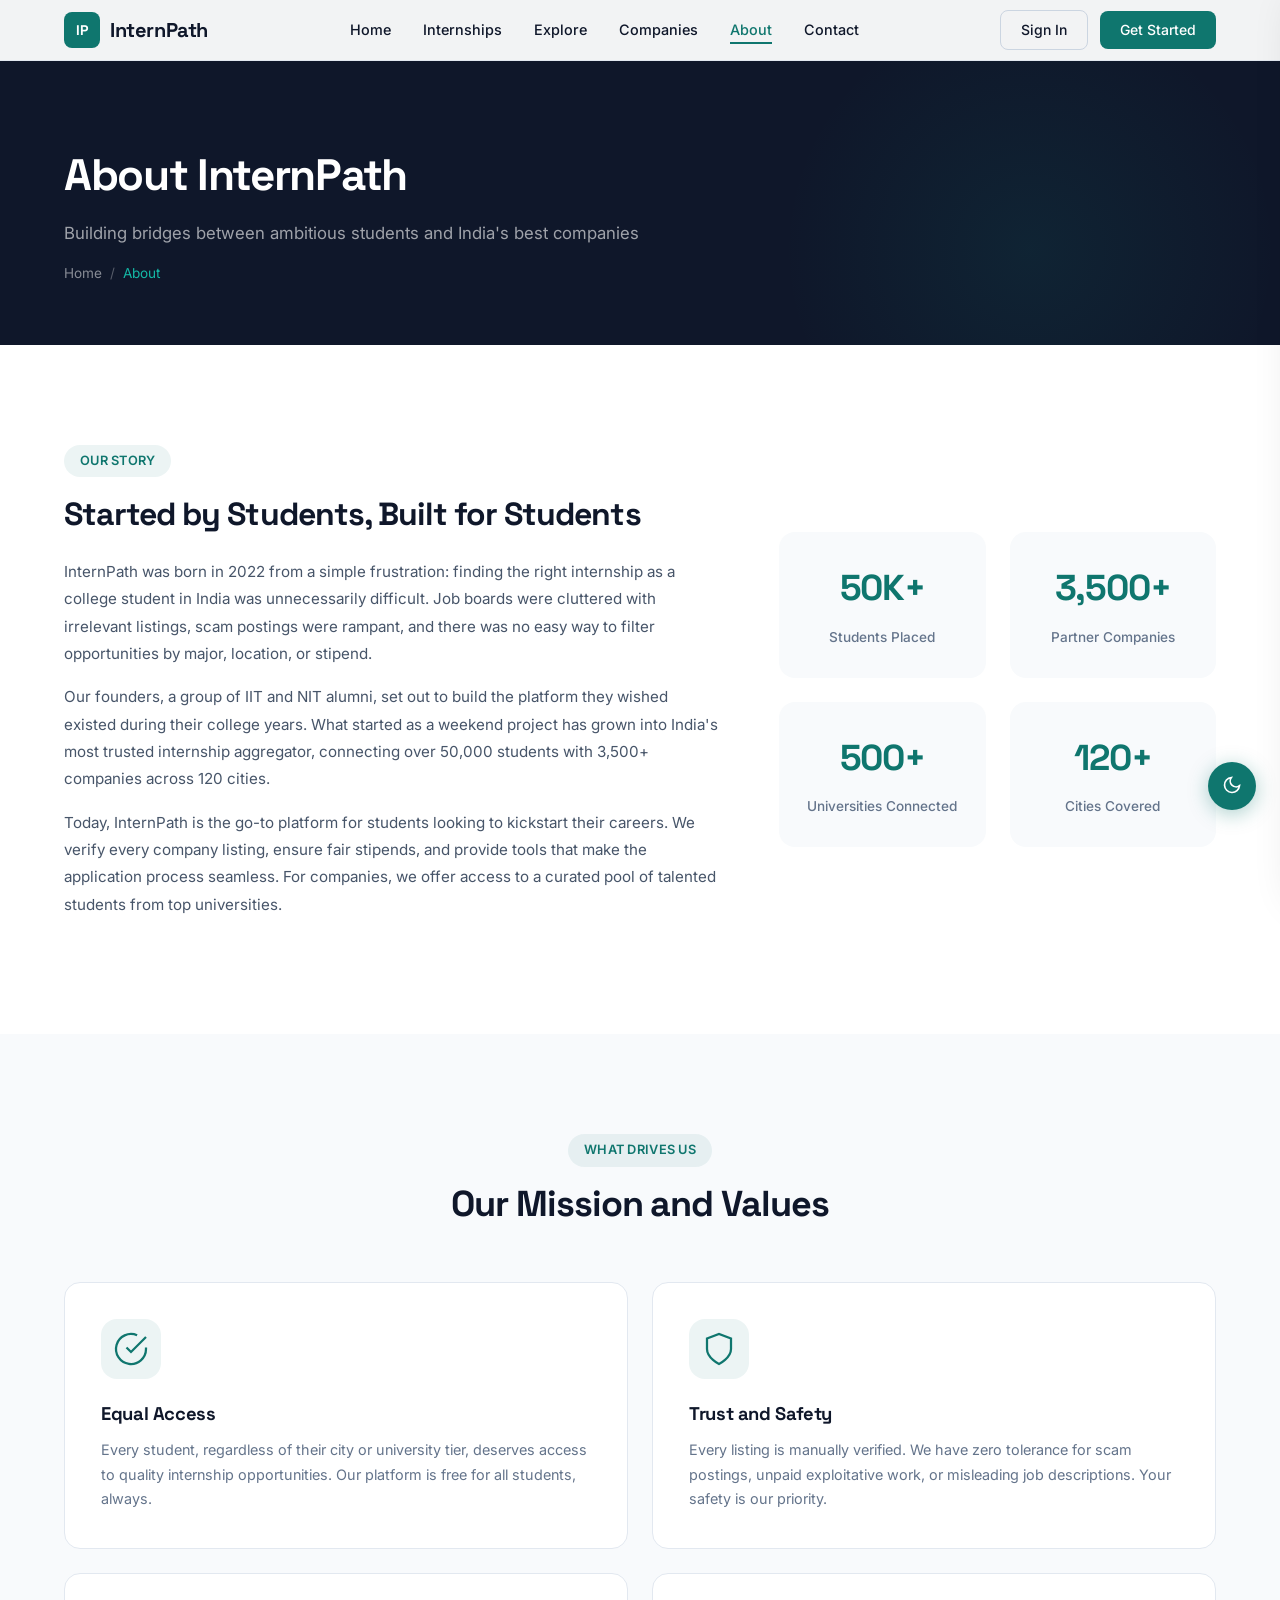
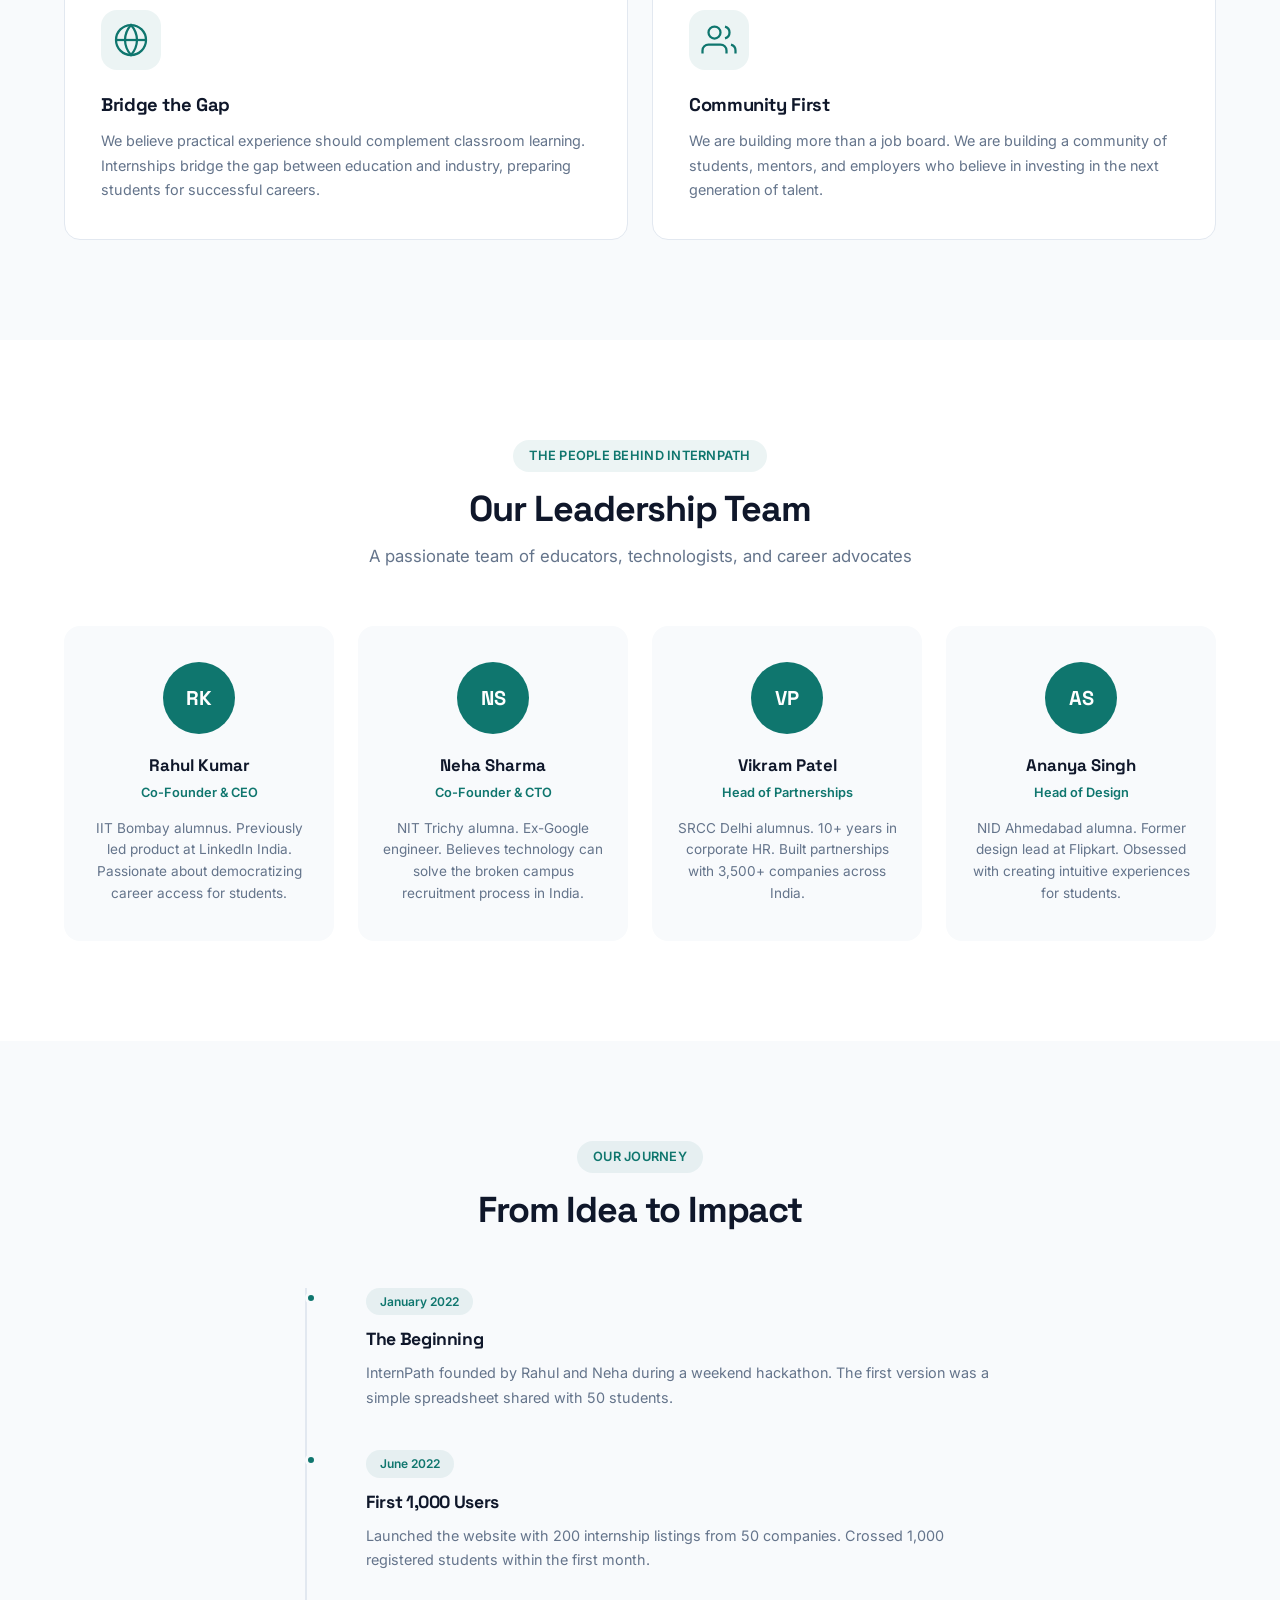
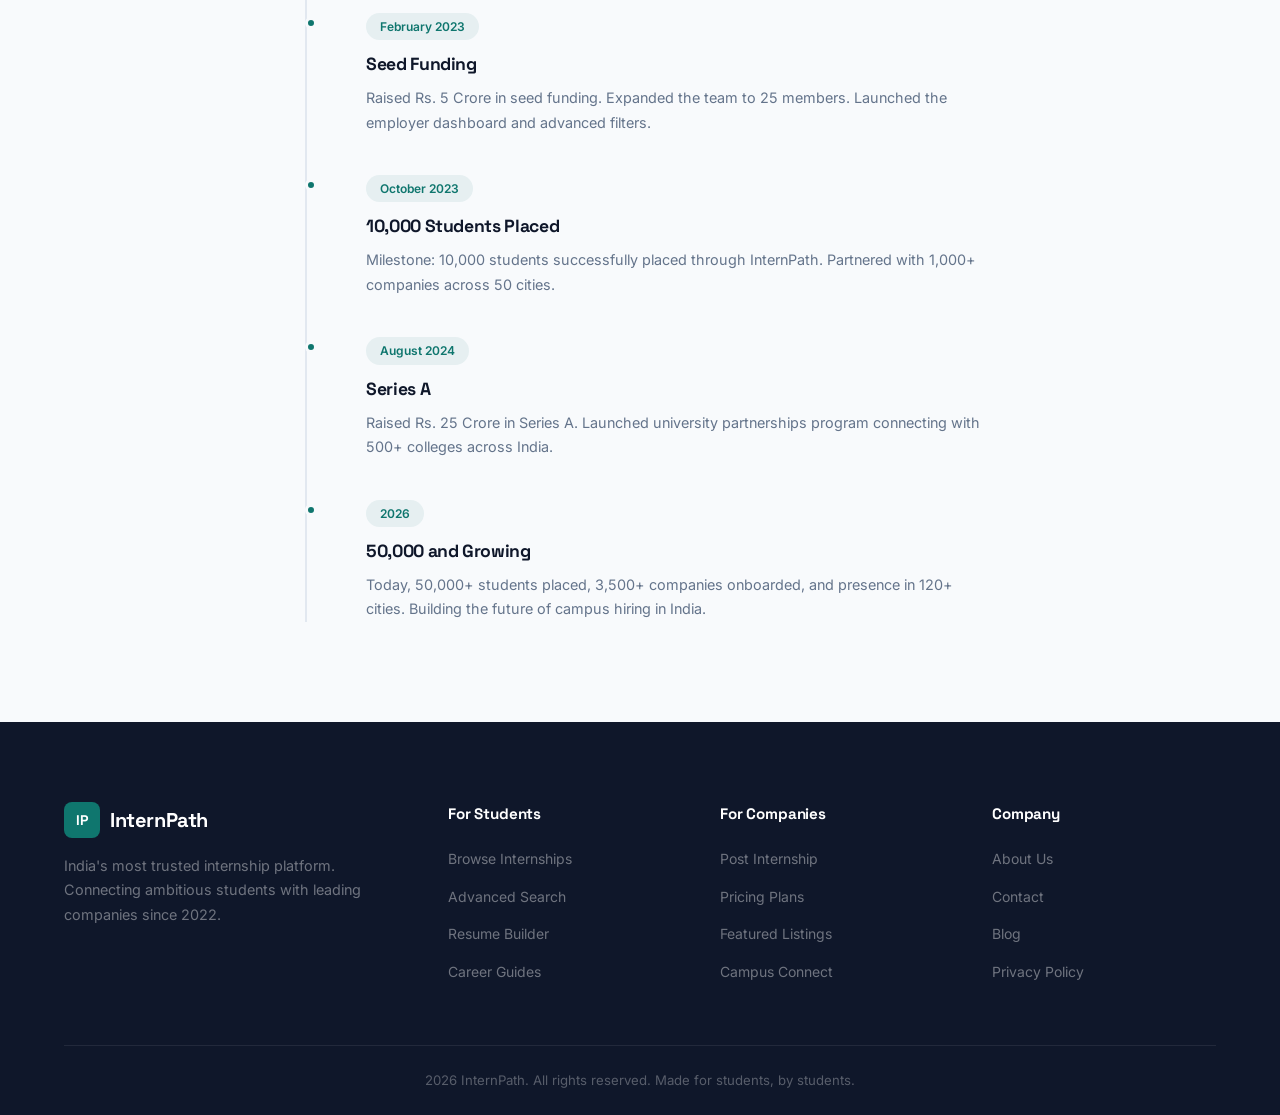
==== commit bd636e24: "update" ====
--- a/about.html
+++ b/about.html
@@ -1,12 +1,16 @@
 <!DOCTYPE html>
 <html lang="en">
+
 <head>
     <meta charset="UTF-8">
     <meta name="viewport" content="width=device-width, initial-scale=1.0">
     <title>About Us - InternPath</title>
     <link rel="stylesheet" href="css/main.css">
-    <link href="https://fonts.googleapis.com/css2?family=Inter:wght@300;400;500;600;700;800;900&family=Space+Grotesk:wght@400;500;600;700&display=swap" rel="stylesheet">
+    <link
+        href="https://fonts.googleapis.com/css2?family=Inter:wght@300;400;500;600;700;800;900&family=Space+Grotesk:wght@400;500;600;700&display=swap"
+        rel="stylesheet">
 </head>
+
 <body>
     <!-- Navigation -->
     <nav class="navbar navbar-solid" id="navbar">
@@ -24,6 +28,13 @@
                 <li><a href="contact.html" class="nav-link">Contact</a></li>
             </ul>
             <div class="nav-actions">
+                <button class="notification-bell" id="notifBell">
+                    <svg width="20" height="20" viewBox="0 0 24 24" fill="none" stroke="currentColor" stroke-width="2">
+                        <path d="M18 8A6 6 0 0 0 6 8c0 7-3 9-3 9h18s-3-2-3-9"></path>
+                        <path d="M13.73 21a2 2 0 0 1-3.46 0"></path>
+                    </svg>
+                    <span class="notif-badge" id="notifBadge"></span>
+                </button>
                 <a href="login.html" class="btn btn-outline-nav" id="navSignIn">Sign In</a>
                 <a href="signup.html" class="btn btn-primary-nav" id="navGetStarted">Get Started</a>
             </div>
@@ -57,9 +68,18 @@
                 <div class="story-content scroll-reveal">
                     <span class="section-tag">Our Story</span>
                     <h2>Started by Students, Built for Students</h2>
-                    <p>InternPath was born in 2022 from a simple frustration: finding the right internship as a college student in India was unnecessarily difficult. Job boards were cluttered with irrelevant listings, scam postings were rampant, and there was no easy way to filter opportunities by major, location, or stipend.</p>
-                    <p>Our founders, a group of IIT and NIT alumni, set out to build the platform they wished existed during their college years. What started as a weekend project has grown into India's most trusted internship aggregator, connecting over 50,000 students with 3,500+ companies across 120 cities.</p>
-                    <p>Today, InternPath is the go-to platform for students looking to kickstart their careers. We verify every company listing, ensure fair stipends, and provide tools that make the application process seamless. For companies, we offer access to a curated pool of talented students from top universities.</p>
+                    <p>InternPath was born in 2022 from a simple frustration: finding the right internship as a college
+                        student in India was unnecessarily difficult. Job boards were cluttered with irrelevant
+                        listings, scam postings were rampant, and there was no easy way to filter opportunities by
+                        major, location, or stipend.</p>
+                    <p>Our founders, a group of IIT and NIT alumni, set out to build the platform they wished existed
+                        during their college years. What started as a weekend project has grown into India's most
+                        trusted internship aggregator, connecting over 50,000 students with 3,500+ companies across 120
+                        cities.</p>
+                    <p>Today, InternPath is the go-to platform for students looking to kickstart their careers. We
+                        verify every company listing, ensure fair stipends, and provide tools that make the application
+                        process seamless. For companies, we offer access to a curated pool of talented students from top
+                        universities.</p>
                 </div>
                 <div class="story-stats scroll-reveal">
                     <div class="story-stat">
@@ -93,31 +113,55 @@
             <div class="mission-grid">
                 <div class="mission-card scroll-reveal">
                     <div class="mission-icon">
-                        <svg width="36" height="36" viewBox="0 0 24 24" fill="none" stroke="currentColor" stroke-width="1.5"><path d="M22 11.08V12a10 10 0 1 1-5.93-9.14"></path><polyline points="22 4 12 14.01 9 11.01"></polyline></svg>
+                        <svg width="36" height="36" viewBox="0 0 24 24" fill="none" stroke="currentColor"
+                            stroke-width="1.5">
+                            <path d="M22 11.08V12a10 10 0 1 1-5.93-9.14"></path>
+                            <polyline points="22 4 12 14.01 9 11.01"></polyline>
+                        </svg>
                     </div>
                     <h3>Equal Access</h3>
-                    <p>Every student, regardless of their city or university tier, deserves access to quality internship opportunities. Our platform is free for all students, always.</p>
+                    <p>Every student, regardless of their city or university tier, deserves access to quality internship
+                        opportunities. Our platform is free for all students, always.</p>
                 </div>
                 <div class="mission-card scroll-reveal">
                     <div class="mission-icon">
-                        <svg width="36" height="36" viewBox="0 0 24 24" fill="none" stroke="currentColor" stroke-width="1.5"><path d="M12 22s8-4 8-10V5l-8-3-8 3v7c0 6 8 10 8 10z"></path></svg>
+                        <svg width="36" height="36" viewBox="0 0 24 24" fill="none" stroke="currentColor"
+                            stroke-width="1.5">
+                            <path d="M12 22s8-4 8-10V5l-8-3-8 3v7c0 6 8 10 8 10z"></path>
+                        </svg>
                     </div>
                     <h3>Trust and Safety</h3>
-                    <p>Every listing is manually verified. We have zero tolerance for scam postings, unpaid exploitative work, or misleading job descriptions. Your safety is our priority.</p>
+                    <p>Every listing is manually verified. We have zero tolerance for scam postings, unpaid exploitative
+                        work, or misleading job descriptions. Your safety is our priority.</p>
                 </div>
                 <div class="mission-card scroll-reveal">
                     <div class="mission-icon">
-                        <svg width="36" height="36" viewBox="0 0 24 24" fill="none" stroke="currentColor" stroke-width="1.5"><circle cx="12" cy="12" r="10"></circle><line x1="2" y1="12" x2="22" y2="12"></line><path d="M12 2a15.3 15.3 0 0 1 4 10 15.3 15.3 0 0 1-4 10 15.3 15.3 0 0 1-4-10 15.3 15.3 0 0 1 4-10z"></path></svg>
+                        <svg width="36" height="36" viewBox="0 0 24 24" fill="none" stroke="currentColor"
+                            stroke-width="1.5">
+                            <circle cx="12" cy="12" r="10"></circle>
+                            <line x1="2" y1="12" x2="22" y2="12"></line>
+                            <path
+                                d="M12 2a15.3 15.3 0 0 1 4 10 15.3 15.3 0 0 1-4 10 15.3 15.3 0 0 1-4-10 15.3 15.3 0 0 1 4-10z">
+                            </path>
+                        </svg>
                     </div>
                     <h3>Bridge the Gap</h3>
-                    <p>We believe practical experience should complement classroom learning. Internships bridge the gap between education and industry, preparing students for successful careers.</p>
+                    <p>We believe practical experience should complement classroom learning. Internships bridge the gap
+                        between education and industry, preparing students for successful careers.</p>
                 </div>
                 <div class="mission-card scroll-reveal">
                     <div class="mission-icon">
-                        <svg width="36" height="36" viewBox="0 0 24 24" fill="none" stroke="currentColor" stroke-width="1.5"><path d="M17 21v-2a4 4 0 0 0-4-4H5a4 4 0 0 0-4 4v2"></path><circle cx="9" cy="7" r="4"></circle><path d="M23 21v-2a4 4 0 0 0-3-3.87"></path><path d="M16 3.13a4 4 0 0 1 0 7.75"></path></svg>
+                        <svg width="36" height="36" viewBox="0 0 24 24" fill="none" stroke="currentColor"
+                            stroke-width="1.5">
+                            <path d="M17 21v-2a4 4 0 0 0-4-4H5a4 4 0 0 0-4 4v2"></path>
+                            <circle cx="9" cy="7" r="4"></circle>
+                            <path d="M23 21v-2a4 4 0 0 0-3-3.87"></path>
+                            <path d="M16 3.13a4 4 0 0 1 0 7.75"></path>
+                        </svg>
                     </div>
                     <h3>Community First</h3>
-                    <p>We are building more than a job board. We are building a community of students, mentors, and employers who believe in investing in the next generation of talent.</p>
+                    <p>We are building more than a job board. We are building a community of students, mentors, and
+                        employers who believe in investing in the next generation of talent.</p>
                 </div>
             </div>
         </div>
@@ -136,25 +180,29 @@
                     <div class="team-avatar">RK</div>
                     <h3>Rahul Kumar</h3>
                     <span class="team-role">Co-Founder & CEO</span>
-                    <p>IIT Bombay alumnus. Previously led product at LinkedIn India. Passionate about democratizing career access for students.</p>
+                    <p>IIT Bombay alumnus. Previously led product at LinkedIn India. Passionate about democratizing
+                        career access for students.</p>
                 </div>
                 <div class="team-card scroll-reveal">
                     <div class="team-avatar">NS</div>
                     <h3>Neha Sharma</h3>
                     <span class="team-role">Co-Founder & CTO</span>
-                    <p>NIT Trichy alumna. Ex-Google engineer. Believes technology can solve the broken campus recruitment process in India.</p>
+                    <p>NIT Trichy alumna. Ex-Google engineer. Believes technology can solve the broken campus
+                        recruitment process in India.</p>
                 </div>
                 <div class="team-card scroll-reveal">
                     <div class="team-avatar">VP</div>
                     <h3>Vikram Patel</h3>
                     <span class="team-role">Head of Partnerships</span>
-                    <p>SRCC Delhi alumnus. 10+ years in corporate HR. Built partnerships with 3,500+ companies across India.</p>
+                    <p>SRCC Delhi alumnus. 10+ years in corporate HR. Built partnerships with 3,500+ companies across
+                        India.</p>
                 </div>
                 <div class="team-card scroll-reveal">
                     <div class="team-avatar">AS</div>
                     <h3>Ananya Singh</h3>
                     <span class="team-role">Head of Design</span>
-                    <p>NID Ahmedabad alumna. Former design lead at Flipkart. Obsessed with creating intuitive experiences for students.</p>
+                    <p>NID Ahmedabad alumna. Former design lead at Flipkart. Obsessed with creating intuitive
+                        experiences for students.</p>
                 </div>
             </div>
         </div>
@@ -173,7 +221,8 @@
                     <div class="timeline-content">
                         <span class="timeline-date">January 2022</span>
                         <h3>The Beginning</h3>
-                        <p>InternPath founded by Rahul and Neha during a weekend hackathon. The first version was a simple spreadsheet shared with 50 students.</p>
+                        <p>InternPath founded by Rahul and Neha during a weekend hackathon. The first version was a
+                            simple spreadsheet shared with 50 students.</p>
                     </div>
                 </div>
                 <div class="timeline-item scroll-reveal">
@@ -181,7 +230,8 @@
                     <div class="timeline-content">
                         <span class="timeline-date">June 2022</span>
                         <h3>First 1,000 Users</h3>
-                        <p>Launched the website with 200 internship listings from 50 companies. Crossed 1,000 registered students within the first month.</p>
+                        <p>Launched the website with 200 internship listings from 50 companies. Crossed 1,000 registered
+                            students within the first month.</p>
                     </div>
                 </div>
                 <div class="timeline-item scroll-reveal">
@@ -189,7 +239,8 @@
                     <div class="timeline-content">
                         <span class="timeline-date">February 2023</span>
                         <h3>Seed Funding</h3>
-                        <p>Raised Rs. 5 Crore in seed funding. Expanded the team to 25 members. Launched the employer dashboard and advanced filters.</p>
+                        <p>Raised Rs. 5 Crore in seed funding. Expanded the team to 25 members. Launched the employer
+                            dashboard and advanced filters.</p>
                     </div>
                 </div>
                 <div class="timeline-item scroll-reveal">
@@ -197,7 +248,8 @@
                     <div class="timeline-content">
                         <span class="timeline-date">October 2023</span>
                         <h3>10,000 Students Placed</h3>
-                        <p>Milestone: 10,000 students successfully placed through InternPath. Partnered with 1,000+ companies across 50 cities.</p>
+                        <p>Milestone: 10,000 students successfully placed through InternPath. Partnered with 1,000+
+                            companies across 50 cities.</p>
                     </div>
                 </div>
                 <div class="timeline-item scroll-reveal">
@@ -205,7 +257,8 @@
                     <div class="timeline-content">
                         <span class="timeline-date">August 2024</span>
                         <h3>Series A</h3>
-                        <p>Raised Rs. 25 Crore in Series A. Launched university partnerships program connecting with 500+ colleges across India.</p>
+                        <p>Raised Rs. 25 Crore in Series A. Launched university partnerships program connecting with
+                            500+ colleges across India.</p>
                     </div>
                 </div>
                 <div class="timeline-item scroll-reveal">
@@ -213,7 +266,8 @@
                     <div class="timeline-content">
                         <span class="timeline-date">2026</span>
                         <h3>50,000 and Growing</h3>
-                        <p>Today, 50,000+ students placed, 3,500+ companies onboarded, and presence in 120+ cities. Building the future of campus hiring in India.</p>
+                        <p>Today, 50,000+ students placed, 3,500+ companies onboarded, and presence in 120+ cities.
+                            Building the future of campus hiring in India.</p>
                     </div>
                 </div>
             </div>
@@ -229,7 +283,8 @@
                         <span class="logo-icon">IP</span>
                         <span class="logo-text">InternPath</span>
                     </div>
-                    <p>India's most trusted internship platform. Connecting ambitious students with leading companies since 2022.</p>
+                    <p>India's most trusted internship platform. Connecting ambitious students with leading companies
+                        since 2022.</p>
                 </div>
                 <div class="footer-links">
                     <h4>For Students</h4>
@@ -265,6 +320,42 @@
         </div>
     </footer>
 
+    <!-- Notification Panel -->
+    <div class="notif-panel-backdrop" id="notifBackdrop"></div>
+    <div class="notification-panel" id="notifPanel">
+        <div class="notif-panel-header">
+            <h3>Notifications</h3>
+            <button class="notif-panel-close" id="notifPanelClose">&times;</button>
+        </div>
+        <div class="notif-list" id="notifList"></div>
+    </div>
+
+    <button class="theme-toggle" id="themeToggle" aria-label="Toggle dark mode">
+        <span class="icon-moon"><svg width="20" height="20" viewBox="0 0 24 24" fill="none" stroke="currentColor"
+                stroke-width="2">
+                <path d="M21 12.79A9 9 0 1 1 11.21 3 7 7 0 0 0 21 12.79z"></path>
+            </svg></span>
+        <span class="icon-sun"><svg width="20" height="20" viewBox="0 0 24 24" fill="none" stroke="currentColor"
+                stroke-width="2">
+                <circle cx="12" cy="12" r="5"></circle>
+                <line x1="12" y1="1" x2="12" y2="3"></line>
+                <line x1="12" y1="21" x2="12" y2="23"></line>
+                <line x1="4.22" y1="4.22" x2="5.64" y2="5.64"></line>
+                <line x1="18.36" y1="18.36" x2="19.78" y2="19.78"></line>
+                <line x1="1" y1="12" x2="3" y2="12"></line>
+                <line x1="21" y1="12" x2="23" y2="12"></line>
+                <line x1="4.22" y1="19.78" x2="5.64" y2="18.36"></line>
+                <line x1="18.36" y1="5.64" x2="19.78" y2="4.22"></line>
+            </svg></span>
+    </button>
+    <button class="back-to-top" id="backToTop" aria-label="Back to top">
+        <svg width="20" height="20" viewBox="0 0 24 24" fill="none" stroke="currentColor" stroke-width="2">
+            <polyline points="18 15 12 9 6 15"></polyline>
+        </svg>
+    </button>
+    <div class="page-transition-overlay" id="pageTransitionOverlay"></div>
+
     <script src="Java-script/script.js"></script>
 </body>
-</html>
+
+</html>
--- a/css/main.css
+++ b/css/main.css
@@ -50,11 +50,11 @@
     --danger: #ef4444;
     --font-primary: 'Inter', -apple-system, BlinkMacSystemFont, 'Segoe UI', sans-serif;
     --font-display: 'Space Grotesk', 'Inter', sans-serif;
-    --shadow-sm: 0 1px 2px rgba(0,0,0,0.05);
-    --shadow: 0 1px 3px rgba(0,0,0,0.1), 0 1px 2px rgba(0,0,0,0.06);
-    --shadow-md: 0 4px 6px -1px rgba(0,0,0,0.1), 0 2px 4px -1px rgba(0,0,0,0.06);
-    --shadow-lg: 0 10px 15px -3px rgba(0,0,0,0.1), 0 4px 6px -2px rgba(0,0,0,0.05);
-    --shadow-xl: 0 20px 25px -5px rgba(0,0,0,0.1), 0 10px 10px -5px rgba(0,0,0,0.04);
+    --shadow-sm: 0 1px 2px rgba(0, 0, 0, 0.05);
+    --shadow: 0 1px 3px rgba(0, 0, 0, 0.1), 0 1px 2px rgba(0, 0, 0, 0.06);
+    --shadow-md: 0 4px 6px -1px rgba(0, 0, 0, 0.1), 0 2px 4px -1px rgba(0, 0, 0, 0.06);
+    --shadow-lg: 0 10px 15px -3px rgba(0, 0, 0, 0.1), 0 4px 6px -2px rgba(0, 0, 0, 0.05);
+    --shadow-xl: 0 20px 25px -5px rgba(0, 0, 0, 0.1), 0 10px 10px -5px rgba(0, 0, 0, 0.04);
     --radius: 8px;
     --radius-lg: 12px;
     --radius-xl: 16px;
@@ -62,7 +62,9 @@
 }
 
 /* Reset & Base */
-*, *::before, *::after {
+*,
+*::before,
+*::after {
     margin: 0;
     padding: 0;
     box-sizing: border-box;
@@ -150,8 +152,13 @@
 }
 
 @keyframes loaderSlide {
-    0% { transform: translateX(-100%); }
-    100% { transform: translateX(350%); }
+    0% {
+        transform: translateX(-100%);
+    }
+
+    100% {
+        transform: translateX(350%);
+    }
 }
 
 .loader-text {
@@ -370,12 +377,10 @@
     left: 0;
     width: 100%;
     height: 100%;
-    background: linear-gradient(
-        180deg,
-        rgba(15, 23, 42, 0.75) 0%,
-        rgba(15, 23, 42, 0.85) 50%,
-        rgba(15, 23, 42, 0.95) 100%
-    );
+    background: linear-gradient(180deg,
+            rgba(15, 23, 42, 0.75) 0%,
+            rgba(15, 23, 42, 0.85) 50%,
+            rgba(15, 23, 42, 0.95) 100%);
 }
 
 .hero-content {
@@ -555,8 +560,17 @@
 }
 
 @keyframes scrollBounce {
-    0%, 100% { transform: translateY(0); opacity: 1; }
-    50% { transform: translateY(12px); opacity: 0.3; }
+
+    0%,
+    100% {
+        transform: translateY(0);
+        opacity: 1;
+    }
+
+    50% {
+        transform: translateY(12px);
+        opacity: 0.3;
+    }
 }
 
 
@@ -1043,8 +1057,13 @@
 }
 
 @keyframes marquee {
-    0% { transform: translateX(0); }
-    100% { transform: translateX(-50%); }
+    0% {
+        transform: translateX(0);
+    }
+
+    100% {
+        transform: translateX(-50%);
+    }
 }
 
 
@@ -1662,12 +1681,12 @@
     transition: var(--transition);
 }
 
-.filter-checkbox input:checked + .checkmark {
+.filter-checkbox input:checked+.checkmark {
     background: var(--primary);
     border-color: var(--primary);
 }
 
-.filter-checkbox input:checked + .checkmark::after {
+.filter-checkbox input:checked+.checkmark::after {
     content: '';
     width: 5px;
     height: 9px;
@@ -1985,7 +2004,7 @@
     flex-direction: column;
     justify-content: flex-end;
     padding: 24px;
-    background: linear-gradient(180deg, transparent 30%, rgba(0,0,0,0.6) 100%);
+    background: linear-gradient(180deg, transparent 30%, rgba(0, 0, 0, 0.6) 100%);
 }
 
 .location-info h3 {
@@ -2699,7 +2718,7 @@
     line-height: 1.2;
 }
 
-.contact-info > p {
+.contact-info>p {
     font-size: 0.95rem;
     color: var(--gray-500);
     line-height: 1.7;
@@ -3152,12 +3171,12 @@
     flex-shrink: 0;
 }
 
-.remember-me input:checked + .custom-check {
+.remember-me input:checked+.custom-check {
     background: var(--primary);
     border-color: var(--primary);
 }
 
-.remember-me input:checked + .custom-check::after {
+.remember-me input:checked+.custom-check::after {
     content: '';
     display: block;
     width: 5px;
@@ -3668,7 +3687,7 @@
     opacity: 0;
     transform: translateY(30px);
     transition: opacity 0.8s cubic-bezier(0.16, 1, 0.3, 1),
-                transform 0.8s cubic-bezier(0.16, 1, 0.3, 1);
+        transform 0.8s cubic-bezier(0.16, 1, 0.3, 1);
 }
 
 .fade-up.visible {
@@ -3676,17 +3695,28 @@
     transform: translateY(0);
 }
 
-.delay-1 { transition-delay: 0.15s; }
-.delay-2 { transition-delay: 0.3s; }
-.delay-3 { transition-delay: 0.45s; }
-.delay-4 { transition-delay: 0.6s; }
+.delay-1 {
+    transition-delay: 0.15s;
+}
+
+.delay-2 {
+    transition-delay: 0.3s;
+}
+
+.delay-3 {
+    transition-delay: 0.45s;
+}
+
+.delay-4 {
+    transition-delay: 0.6s;
+}
 
 /* Scroll Reveal */
 .scroll-reveal {
     opacity: 0;
     transform: translateY(40px);
     transition: opacity 0.7s cubic-bezier(0.16, 1, 0.3, 1),
-                transform 0.7s cubic-bezier(0.16, 1, 0.3, 1);
+        transform 0.7s cubic-bezier(0.16, 1, 0.3, 1);
 }
 
 .scroll-reveal.revealed {
@@ -3695,53 +3725,163 @@
 }
 
 /* Stagger children */
-.featured-grid .scroll-reveal:nth-child(1) { transition-delay: 0s; }
-.featured-grid .scroll-reveal:nth-child(2) { transition-delay: 0.1s; }
-.featured-grid .scroll-reveal:nth-child(3) { transition-delay: 0.2s; }
-.featured-grid .scroll-reveal:nth-child(4) { transition-delay: 0.3s; }
-.featured-grid .scroll-reveal:nth-child(5) { transition-delay: 0.4s; }
-.featured-grid .scroll-reveal:nth-child(6) { transition-delay: 0.5s; }
-
-.categories-grid .scroll-reveal:nth-child(1) { transition-delay: 0s; }
-.categories-grid .scroll-reveal:nth-child(2) { transition-delay: 0.07s; }
-.categories-grid .scroll-reveal:nth-child(3) { transition-delay: 0.14s; }
-.categories-grid .scroll-reveal:nth-child(4) { transition-delay: 0.21s; }
-.categories-grid .scroll-reveal:nth-child(5) { transition-delay: 0.28s; }
-.categories-grid .scroll-reveal:nth-child(6) { transition-delay: 0.35s; }
-.categories-grid .scroll-reveal:nth-child(7) { transition-delay: 0.42s; }
-.categories-grid .scroll-reveal:nth-child(8) { transition-delay: 0.49s; }
-
-.stats-grid .scroll-reveal:nth-child(1) { transition-delay: 0s; }
-.stats-grid .scroll-reveal:nth-child(2) { transition-delay: 0.12s; }
-.stats-grid .scroll-reveal:nth-child(3) { transition-delay: 0.24s; }
-.stats-grid .scroll-reveal:nth-child(4) { transition-delay: 0.36s; }
-
-.testimonials-grid .scroll-reveal:nth-child(1) { transition-delay: 0s; }
-.testimonials-grid .scroll-reveal:nth-child(2) { transition-delay: 0.15s; }
-.testimonials-grid .scroll-reveal:nth-child(3) { transition-delay: 0.3s; }
-
-.benefits-grid .scroll-reveal:nth-child(1) { transition-delay: 0s; }
-.benefits-grid .scroll-reveal:nth-child(2) { transition-delay: 0.1s; }
-.benefits-grid .scroll-reveal:nth-child(3) { transition-delay: 0.2s; }
-.benefits-grid .scroll-reveal:nth-child(4) { transition-delay: 0.3s; }
-.benefits-grid .scroll-reveal:nth-child(5) { transition-delay: 0.4s; }
-.benefits-grid .scroll-reveal:nth-child(6) { transition-delay: 0.5s; }
-
-.team-grid .scroll-reveal:nth-child(1) { transition-delay: 0s; }
-.team-grid .scroll-reveal:nth-child(2) { transition-delay: 0.1s; }
-.team-grid .scroll-reveal:nth-child(3) { transition-delay: 0.2s; }
-.team-grid .scroll-reveal:nth-child(4) { transition-delay: 0.3s; }
+.featured-grid .scroll-reveal:nth-child(1) {
+    transition-delay: 0s;
+}
+
+.featured-grid .scroll-reveal:nth-child(2) {
+    transition-delay: 0.1s;
+}
+
+.featured-grid .scroll-reveal:nth-child(3) {
+    transition-delay: 0.2s;
+}
+
+.featured-grid .scroll-reveal:nth-child(4) {
+    transition-delay: 0.3s;
+}
+
+.featured-grid .scroll-reveal:nth-child(5) {
+    transition-delay: 0.4s;
+}
+
+.featured-grid .scroll-reveal:nth-child(6) {
+    transition-delay: 0.5s;
+}
+
+.categories-grid .scroll-reveal:nth-child(1) {
+    transition-delay: 0s;
+}
+
+.categories-grid .scroll-reveal:nth-child(2) {
+    transition-delay: 0.07s;
+}
+
+.categories-grid .scroll-reveal:nth-child(3) {
+    transition-delay: 0.14s;
+}
+
+.categories-grid .scroll-reveal:nth-child(4) {
+    transition-delay: 0.21s;
+}
+
+.categories-grid .scroll-reveal:nth-child(5) {
+    transition-delay: 0.28s;
+}
+
+.categories-grid .scroll-reveal:nth-child(6) {
+    transition-delay: 0.35s;
+}
+
+.categories-grid .scroll-reveal:nth-child(7) {
+    transition-delay: 0.42s;
+}
+
+.categories-grid .scroll-reveal:nth-child(8) {
+    transition-delay: 0.49s;
+}
+
+.stats-grid .scroll-reveal:nth-child(1) {
+    transition-delay: 0s;
+}
+
+.stats-grid .scroll-reveal:nth-child(2) {
+    transition-delay: 0.12s;
+}
+
+.stats-grid .scroll-reveal:nth-child(3) {
+    transition-delay: 0.24s;
+}
+
+.stats-grid .scroll-reveal:nth-child(4) {
+    transition-delay: 0.36s;
+}
+
+.testimonials-grid .scroll-reveal:nth-child(1) {
+    transition-delay: 0s;
+}
+
+.testimonials-grid .scroll-reveal:nth-child(2) {
+    transition-delay: 0.15s;
+}
+
+.testimonials-grid .scroll-reveal:nth-child(3) {
+    transition-delay: 0.3s;
+}
+
+.benefits-grid .scroll-reveal:nth-child(1) {
+    transition-delay: 0s;
+}
+
+.benefits-grid .scroll-reveal:nth-child(2) {
+    transition-delay: 0.1s;
+}
+
+.benefits-grid .scroll-reveal:nth-child(3) {
+    transition-delay: 0.2s;
+}
+
+.benefits-grid .scroll-reveal:nth-child(4) {
+    transition-delay: 0.3s;
+}
+
+.benefits-grid .scroll-reveal:nth-child(5) {
+    transition-delay: 0.4s;
+}
+
+.benefits-grid .scroll-reveal:nth-child(6) {
+    transition-delay: 0.5s;
+}
+
+.team-grid .scroll-reveal:nth-child(1) {
+    transition-delay: 0s;
+}
+
+.team-grid .scroll-reveal:nth-child(2) {
+    transition-delay: 0.1s;
+}
+
+.team-grid .scroll-reveal:nth-child(3) {
+    transition-delay: 0.2s;
+}
+
+.team-grid .scroll-reveal:nth-child(4) {
+    transition-delay: 0.3s;
+}
 
 /* Hover Effects */
 @media (hover: hover) {
-    .job-card { transition: transform 0.3s ease, box-shadow 0.3s ease, border-color 0.3s ease; }
-    .category-card { transition: transform 0.3s ease, box-shadow 0.3s ease, border-color 0.3s ease; }
-    .testimonial-card { transition: transform 0.3s ease, box-shadow 0.3s ease; }
-    .benefit-card { transition: transform 0.3s ease, box-shadow 0.3s ease; }
-    .mission-card { transition: transform 0.3s ease, box-shadow 0.3s ease; }
-    .team-card { transition: transform 0.3s ease, box-shadow 0.3s ease; }
-    .major-card { transition: transform 0.3s ease, box-shadow 0.3s ease, border-color 0.3s ease; }
-    .location-card { transition: transform 0.3s ease, box-shadow 0.3s ease; }
+    .job-card {
+        transition: transform 0.3s ease, box-shadow 0.3s ease, border-color 0.3s ease;
+    }
+
+    .category-card {
+        transition: transform 0.3s ease, box-shadow 0.3s ease, border-color 0.3s ease;
+    }
+
+    .testimonial-card {
+        transition: transform 0.3s ease, box-shadow 0.3s ease;
+    }
+
+    .benefit-card {
+        transition: transform 0.3s ease, box-shadow 0.3s ease;
+    }
+
+    .mission-card {
+        transition: transform 0.3s ease, box-shadow 0.3s ease;
+    }
+
+    .team-card {
+        transition: transform 0.3s ease, box-shadow 0.3s ease;
+    }
+
+    .major-card {
+        transition: transform 0.3s ease, box-shadow 0.3s ease, border-color 0.3s ease;
+    }
+
+    .location-card {
+        transition: transform 0.3s ease, box-shadow 0.3s ease;
+    }
 }
 
 /* Smooth link underline */
@@ -3761,7 +3901,1203 @@
 
 
 /* ==========================================================================
-   24. RESPONSIVE (1024px, 768px, 480px)
+   25. DARK MODE
+   ========================================================================== */
+[data-theme="dark"] {
+    --primary: #14b8a6;
+    --primary-dark: #0d9488;
+    --primary-light: #2dd4bf;
+    --secondary: #38bdf8;
+    --dark: #e2e8f0;
+    --dark-2: #cbd5e1;
+    --dark-3: #94a3b8;
+    --gray-100: #0f172a;
+    --gray-200: #1e293b;
+    --gray-300: #334155;
+    --gray-400: #64748b;
+    --gray-500: #94a3b8;
+    --gray-600: #cbd5e1;
+    --white: #0f172a;
+    --shadow-sm: 0 1px 2px rgba(0, 0, 0, 0.3);
+    --shadow: 0 1px 3px rgba(0, 0, 0, 0.4), 0 1px 2px rgba(0, 0, 0, 0.3);
+    --shadow-md: 0 4px 6px -1px rgba(0, 0, 0, 0.4), 0 2px 4px -1px rgba(0, 0, 0, 0.3);
+    --shadow-lg: 0 10px 15px -3px rgba(0, 0, 0, 0.4), 0 4px 6px -2px rgba(0, 0, 0, 0.3);
+    --shadow-xl: 0 20px 25px -5px rgba(0, 0, 0, 0.5), 0 10px 10px -5px rgba(0, 0, 0, 0.3);
+}
+
+[data-theme="dark"] body {
+    background: #0b1120;
+    color: #e2e8f0;
+}
+
+[data-theme="dark"] .navbar.scrolled,
+[data-theme="dark"] .navbar-solid {
+    background: rgba(11, 17, 32, 0.95);
+    border-bottom-color: #1e293b;
+}
+
+[data-theme="dark"] .navbar.scrolled .nav-link,
+[data-theme="dark"] .navbar-solid .nav-link {
+    color: #cbd5e1;
+}
+
+[data-theme="dark"] .navbar.scrolled .logo-text,
+[data-theme="dark"] .navbar-solid .logo-text {
+    color: #f1f5f9;
+}
+
+[data-theme="dark"] .btn-outline-nav {
+    color: #cbd5e1;
+    border-color: #334155;
+}
+
+[data-theme="dark"] .nav-toggle span {
+    background: #e2e8f0;
+}
+
+[data-theme="dark"] .stats-section {
+    background: #0b1120;
+    border-bottom-color: #1e293b;
+}
+
+[data-theme="dark"] .featured-section {
+    background: #0f172a;
+}
+
+[data-theme="dark"] .job-card {
+    background: #1e293b;
+    border-color: #334155;
+}
+
+[data-theme="dark"] .job-card:hover {
+    box-shadow: 0 10px 40px -10px rgba(20, 184, 166, 0.15);
+    border-color: transparent;
+}
+
+[data-theme="dark"] .search-box {
+    background: #1e293b;
+}
+
+[data-theme="dark"] .search-field input {
+    color: #e2e8f0;
+}
+
+[data-theme="dark"] .search-field label {
+    color: #94a3b8;
+}
+
+[data-theme="dark"] .how-it-works {
+    background: #0b1120;
+}
+
+[data-theme="dark"] .step-card {
+    background: #1e293b;
+    border-color: #334155;
+}
+
+[data-theme="dark"] .categories-section {
+    background: #0f172a;
+}
+
+[data-theme="dark"] .category-card {
+    background: #1e293b;
+    border-color: #334155;
+}
+
+[data-theme="dark"] .companies-section {
+    background: #0b1120;
+}
+
+[data-theme="dark"] .marquee-item {
+    background: #1e293b;
+}
+
+[data-theme="dark"] .testimonials-section {
+    background: #0f172a;
+}
+
+[data-theme="dark"] .testimonial-card {
+    background: #1e293b;
+    border-color: #334155;
+}
+
+[data-theme="dark"] .cta-wrapper {
+    background: linear-gradient(135deg, #0d3d56 0%, #0a4a3b 100%);
+}
+
+[data-theme="dark"] .footer {
+    background: #080e1a;
+    border-top-color: #1e293b;
+}
+
+[data-theme="dark"] .page-header {
+    background: linear-gradient(135deg, #0f172a, #1e293b);
+}
+
+[data-theme="dark"] .jobs-sidebar {
+    background: #1e293b;
+    border-color: #334155;
+}
+
+[data-theme="dark"] .filter-checkbox:hover {
+    background: rgba(255, 255, 255, 0.04);
+}
+
+[data-theme="dark"] .jobs-search-bar {
+    background: #1e293b;
+    border-color: #334155;
+}
+
+[data-theme="dark"] .search-input-group input {
+    color: #e2e8f0;
+}
+
+[data-theme="dark"] .job-list-card {
+    background: #1e293b;
+    border-color: #334155;
+}
+
+[data-theme="dark"] .job-list-card:hover {
+    border-color: #14b8a6;
+}
+
+[data-theme="dark"] .mission-card,
+[data-theme="dark"] .benefit-card,
+[data-theme="dark"] .pricing-card,
+[data-theme="dark"] .team-card,
+[data-theme="dark"] .story-stat {
+    background: #1e293b;
+    border-color: #334155;
+}
+
+[data-theme="dark"] .contact-form-wrapper {
+    background: #1e293b;
+    border-color: #334155;
+}
+
+[data-theme="dark"] .contact-form input,
+[data-theme="dark"] .contact-form select,
+[data-theme="dark"] .contact-form textarea {
+    background: #0f172a;
+    border-color: #334155;
+    color: #e2e8f0;
+}
+
+[data-theme="dark"] .faq-item {
+    border-color: #334155;
+}
+
+[data-theme="dark"] .faq-question {
+    color: #e2e8f0;
+}
+
+[data-theme="dark"] .auth-section {
+    background: #0b1120;
+}
+
+[data-theme="dark"] .auth-left {
+    background: linear-gradient(135deg, #0a3d2f 0%, #0d2847 100%);
+}
+
+[data-theme="dark"] .auth-form-wrapper {
+    background: #1e293b;
+}
+
+[data-theme="dark"] .auth-form input {
+    background: #0f172a;
+    border-color: #334155;
+    color: #e2e8f0;
+}
+
+[data-theme="dark"] .input-icon-wrapper svg {
+    color: #64748b;
+}
+
+[data-theme="dark"] .modal-overlay {
+    background: rgba(0, 0, 0, 0.7);
+}
+
+[data-theme="dark"] .modal-box {
+    background: #1e293b;
+}
+
+[data-theme="dark"] .application-form input,
+[data-theme="dark"] .application-form textarea {
+    background: #0f172a;
+    border-color: #334155;
+    color: #e2e8f0;
+}
+
+[data-theme="dark"] .file-upload-area {
+    background: #0f172a;
+    border-color: #334155;
+}
+
+[data-theme="dark"] .location-card,
+[data-theme="dark"] .major-card {
+    background: #1e293b;
+    border-color: #334155;
+}
+
+[data-theme="dark"] .form-wrapper {
+    background: #1e293b;
+    border-color: #334155;
+}
+
+[data-theme="dark"] .form-wrapper input,
+[data-theme="dark"] .form-wrapper select,
+[data-theme="dark"] .form-wrapper textarea {
+    background: #0f172a;
+    border-color: #334155;
+    color: #e2e8f0;
+}
+
+[data-theme="dark"] .timeline-content {
+    background: #1e293b;
+    border-color: #334155;
+}
+
+[data-theme="dark"] .btn-social {
+    background: #0f172a;
+    border-color: #334155;
+    color: #e2e8f0;
+}
+
+[data-theme="dark"] .auth-divider span {
+    background: #1e293b;
+    color: #64748b;
+}
+
+[data-theme="dark"] .sort-options select {
+    background: #1e293b;
+    border-color: #334155;
+    color: #e2e8f0;
+}
+
+[data-theme="dark"] .pagination .page-btn {
+    background: #1e293b;
+    border-color: #334155;
+    color: #cbd5e1;
+}
+
+/* Theme Toggle */
+.theme-toggle {
+    position: fixed;
+    bottom: 90px;
+    right: 24px;
+    width: 48px;
+    height: 48px;
+    border-radius: 50%;
+    background: var(--primary);
+    color: #fff;
+    border: none;
+    cursor: pointer;
+    display: flex;
+    align-items: center;
+    justify-content: center;
+    box-shadow: 0 4px 20px rgba(15, 118, 110, 0.35);
+    z-index: 999;
+    transition: all 0.4s cubic-bezier(0.4, 0, 0.2, 1);
+}
+
+.theme-toggle:hover {
+    transform: scale(1.1) rotate(15deg);
+    box-shadow: 0 6px 28px rgba(15, 118, 110, 0.5);
+}
+
+.theme-toggle svg {
+    transition: transform 0.4s ease;
+}
+
+.theme-toggle .icon-moon {
+    display: block;
+}
+
+.theme-toggle .icon-sun {
+    display: none;
+}
+
+[data-theme="dark"] .theme-toggle .icon-moon {
+    display: none;
+}
+
+[data-theme="dark"] .theme-toggle .icon-sun {
+    display: block;
+}
+
+
+/* ==========================================================================
+   26. TOAST NOTIFICATIONS
+   ========================================================================== */
+.toast-container {
+    position: fixed;
+    top: 24px;
+    right: 24px;
+    z-index: 10001;
+    display: flex;
+    flex-direction: column;
+    gap: 10px;
+    pointer-events: none;
+}
+
+.toast {
+    display: flex;
+    align-items: center;
+    gap: 12px;
+    background: #fff;
+    border-radius: var(--radius-lg);
+    padding: 16px 20px;
+    box-shadow: 0 10px 40px rgba(0, 0, 0, 0.15);
+    min-width: 320px;
+    max-width: 420px;
+    pointer-events: auto;
+    animation: toastSlideIn 0.4s cubic-bezier(0.16, 1, 0.3, 1);
+    position: relative;
+    overflow: hidden;
+    border-left: 4px solid var(--primary);
+}
+
+[data-theme="dark"] .toast {
+    background: #1e293b;
+    box-shadow: 0 10px 40px rgba(0, 0, 0, 0.4);
+}
+
+.toast.toast-exit {
+    animation: toastSlideOut 0.3s ease forwards;
+}
+
+.toast-icon {
+    flex-shrink: 0;
+    width: 24px;
+    height: 24px;
+    border-radius: 50%;
+    display: flex;
+    align-items: center;
+    justify-content: center;
+}
+
+.toast-success {
+    border-left-color: #10b981;
+}
+
+.toast-success .toast-icon {
+    background: rgba(16, 185, 129, 0.12);
+    color: #10b981;
+}
+
+.toast-error {
+    border-left-color: #ef4444;
+}
+
+.toast-error .toast-icon {
+    background: rgba(239, 68, 68, 0.12);
+    color: #ef4444;
+}
+
+.toast-info {
+    border-left-color: #0ea5e9;
+}
+
+.toast-info .toast-icon {
+    background: rgba(14, 165, 233, 0.12);
+    color: #0ea5e9;
+}
+
+.toast-warning {
+    border-left-color: #f59e0b;
+}
+
+.toast-warning .toast-icon {
+    background: rgba(245, 158, 11, 0.12);
+    color: #f59e0b;
+}
+
+.toast-message {
+    flex: 1;
+    font-size: 0.875rem;
+    font-weight: 500;
+    color: var(--dark);
+    line-height: 1.5;
+}
+
+.toast-close {
+    background: none;
+    border: none;
+    cursor: pointer;
+    color: var(--gray-400);
+    padding: 4px;
+    flex-shrink: 0;
+    transition: color 0.2s;
+}
+
+.toast-close:hover {
+    color: var(--dark);
+}
+
+.toast-progress {
+    position: absolute;
+    bottom: 0;
+    left: 0;
+    height: 3px;
+    background: var(--primary);
+    border-radius: 0 0 0 var(--radius-lg);
+    animation: toastProgress 4s linear forwards;
+}
+
+.toast-success .toast-progress {
+    background: #10b981;
+}
+
+.toast-error .toast-progress {
+    background: #ef4444;
+}
+
+.toast-info .toast-progress {
+    background: #0ea5e9;
+}
+
+@keyframes toastSlideIn {
+    from {
+        transform: translateX(120%);
+        opacity: 0;
+    }
+
+    to {
+        transform: translateX(0);
+        opacity: 1;
+    }
+}
+
+@keyframes toastSlideOut {
+    from {
+        transform: translateX(0);
+        opacity: 1;
+    }
+
+    to {
+        transform: translateX(120%);
+        opacity: 0;
+    }
+}
+
+@keyframes toastProgress {
+    from {
+        width: 100%;
+    }
+
+    to {
+        width: 0%;
+    }
+}
+
+
+/* ==========================================================================
+   27. BOOKMARKS
+   ========================================================================== */
+.bookmark-btn {
+    position: absolute;
+    top: 16px;
+    right: 16px;
+    background: none;
+    border: none;
+    cursor: pointer;
+    padding: 6px;
+    border-radius: 50%;
+    transition: all 0.3s ease;
+    z-index: 1;
+    color: var(--gray-400);
+}
+
+.bookmark-btn:hover {
+    color: #ef4444;
+    background: rgba(239, 68, 68, 0.08);
+    transform: scale(1.15);
+}
+
+.bookmark-btn.active {
+    color: #ef4444;
+    animation: bookmarkPop 0.4s ease;
+}
+
+.bookmark-btn.active svg {
+    fill: #ef4444;
+}
+
+.job-card {
+    position: relative;
+}
+
+.job-list-card {
+    position: relative;
+}
+
+@keyframes bookmarkPop {
+    0% {
+        transform: scale(1);
+    }
+
+    30% {
+        transform: scale(1.3);
+    }
+
+    60% {
+        transform: scale(0.9);
+    }
+
+    100% {
+        transform: scale(1);
+    }
+}
+
+
+/* ==========================================================================
+   28. DASHBOARD
+   ========================================================================== */
+.dashboard-section {
+    padding: 40px 0 80px;
+}
+
+.dashboard-stats {
+    display: grid;
+    grid-template-columns: repeat(3, 1fr);
+    gap: 20px;
+    margin-bottom: 40px;
+}
+
+.dash-stat-card {
+    background: var(--white);
+    border: 1px solid var(--gray-200);
+    border-radius: var(--radius-xl);
+    padding: 24px;
+    text-align: center;
+    transition: var(--transition);
+}
+
+[data-theme="dark"] .dash-stat-card {
+    background: #1e293b;
+    border-color: #334155;
+}
+
+.dash-stat-card:hover {
+    transform: translateY(-2px);
+    box-shadow: var(--shadow-md);
+}
+
+.dash-stat-number {
+    font-family: var(--font-display);
+    font-size: 2.25rem;
+    font-weight: 800;
+    color: var(--primary);
+    letter-spacing: -0.03em;
+}
+
+.dash-stat-label {
+    font-size: 0.875rem;
+    color: var(--gray-500);
+    font-weight: 500;
+    margin-top: 4px;
+}
+
+.dashboard-tabs {
+    display: flex;
+    gap: 4px;
+    background: var(--gray-100);
+    border-radius: var(--radius-lg);
+    padding: 4px;
+    margin-bottom: 32px;
+    width: fit-content;
+}
+
+[data-theme="dark"] .dashboard-tabs {
+    background: #1e293b;
+}
+
+.dash-tab {
+    padding: 10px 24px;
+    border: none;
+    background: none;
+    border-radius: var(--radius);
+    font-family: var(--font-primary);
+    font-size: 0.875rem;
+    font-weight: 500;
+    color: var(--gray-500);
+    cursor: pointer;
+    transition: var(--transition);
+}
+
+.dash-tab.active {
+    background: var(--primary);
+    color: #fff;
+    box-shadow: var(--shadow-sm);
+}
+
+.dashboard-grid {
+    display: grid;
+    grid-template-columns: repeat(2, 1fr);
+    gap: 20px;
+}
+
+.app-card {
+    background: var(--white);
+    border: 1px solid var(--gray-200);
+    border-radius: var(--radius-xl);
+    padding: 24px;
+    transition: var(--transition);
+}
+
+[data-theme="dark"] .app-card {
+    background: #1e293b;
+    border-color: #334155;
+}
+
+.app-card:hover {
+    transform: translateY(-2px);
+    box-shadow: var(--shadow-md);
+}
+
+.app-card-header {
+    display: flex;
+    align-items: center;
+    justify-content: space-between;
+    margin-bottom: 12px;
+}
+
+.app-card-title {
+    font-family: var(--font-display);
+    font-size: 1.05rem;
+    font-weight: 700;
+    color: var(--dark);
+    letter-spacing: -0.01em;
+}
+
+.app-card-company {
+    font-size: 0.85rem;
+    color: var(--gray-500);
+    margin-bottom: 12px;
+}
+
+.app-card-meta {
+    display: flex;
+    gap: 16px;
+    font-size: 0.8rem;
+    color: var(--gray-400);
+    flex-wrap: wrap;
+}
+
+.app-card-meta span {
+    display: flex;
+    align-items: center;
+    gap: 4px;
+}
+
+.status-badge {
+    padding: 4px 12px;
+    border-radius: 50px;
+    font-size: 0.7rem;
+    font-weight: 600;
+    letter-spacing: 0.03em;
+    text-transform: uppercase;
+}
+
+.status-review {
+    background: rgba(245, 158, 11, 0.1);
+    color: #d97706;
+}
+
+.status-shortlisted {
+    background: rgba(16, 185, 129, 0.1);
+    color: #059669;
+}
+
+.status-rejected {
+    background: rgba(239, 68, 68, 0.1);
+    color: #dc2626;
+}
+
+.dashboard-empty {
+    text-align: center;
+    padding: 80px 20px;
+    color: var(--gray-400);
+}
+
+.dashboard-empty svg {
+    margin-bottom: 20px;
+    opacity: 0.4;
+}
+
+.dashboard-empty h3 {
+    font-family: var(--font-display);
+    font-size: 1.25rem;
+    color: var(--gray-500);
+    margin-bottom: 8px;
+}
+
+.dashboard-empty p {
+    font-size: 0.9rem;
+    margin-bottom: 24px;
+}
+
+.saved-card {
+    background: var(--white);
+    border: 1px solid var(--gray-200);
+    border-radius: var(--radius-xl);
+    padding: 24px;
+    transition: var(--transition);
+    display: flex;
+    align-items: center;
+    justify-content: space-between;
+    gap: 16px;
+}
+
+[data-theme="dark"] .saved-card {
+    background: #1e293b;
+    border-color: #334155;
+}
+
+.saved-card:hover {
+    transform: translateY(-2px);
+    box-shadow: var(--shadow-md);
+}
+
+.saved-card-info h4 {
+    font-family: var(--font-display);
+    font-size: 1rem;
+    font-weight: 700;
+    margin-bottom: 4px;
+}
+
+.saved-card-info p {
+    font-size: 0.825rem;
+    color: var(--gray-500);
+}
+
+.btn-remove-saved {
+    background: none;
+    border: 1px solid var(--gray-300);
+    border-radius: var(--radius);
+    padding: 6px 14px;
+    font-size: 0.75rem;
+    color: var(--gray-500);
+    cursor: pointer;
+    transition: var(--transition);
+    white-space: nowrap;
+}
+
+.btn-remove-saved:hover {
+    border-color: #ef4444;
+    color: #ef4444;
+}
+
+
+/* ==========================================================================
+   29. TYPING EFFECT
+   ========================================================================== */
+.typing-cursor {
+    display: inline-block;
+    width: 3px;
+    height: 1em;
+    background: var(--primary-light);
+    margin-left: 4px;
+    animation: blink 1s step-end infinite;
+    vertical-align: text-bottom;
+}
+
+@keyframes blink {
+
+    0%,
+    100% {
+        opacity: 1;
+    }
+
+    50% {
+        opacity: 0;
+    }
+}
+
+
+/* ==========================================================================
+   30. PARTICLES
+   ========================================================================== */
+.particles-container {
+    position: absolute;
+    top: 0;
+    left: 0;
+    width: 100%;
+    height: 100%;
+    z-index: 1;
+    pointer-events: none;
+    overflow: hidden;
+}
+
+.particle {
+    position: absolute;
+    border-radius: 50%;
+    background: rgba(255, 255, 255, 0.15);
+    animation: particleFloat linear infinite;
+}
+
+@keyframes particleFloat {
+    0% {
+        transform: translateY(0) translateX(0) scale(1);
+        opacity: 0;
+    }
+
+    10% {
+        opacity: 1;
+    }
+
+    90% {
+        opacity: 1;
+    }
+
+    100% {
+        transform: translateY(-100vh) translateX(50px) scale(0.5);
+        opacity: 0;
+    }
+}
+
+
+/* ==========================================================================
+   31. BACK TO TOP
+   ========================================================================== */
+.back-to-top {
+    position: fixed;
+    bottom: 24px;
+    right: 24px;
+    width: 48px;
+    height: 48px;
+    border-radius: 50%;
+    background: var(--primary);
+    color: #fff;
+    border: none;
+    cursor: pointer;
+    display: flex;
+    align-items: center;
+    justify-content: center;
+    z-index: 998;
+    opacity: 0;
+    visibility: hidden;
+    transform: translateY(20px);
+    transition: all 0.4s cubic-bezier(0.4, 0, 0.2, 1);
+    box-shadow: 0 4px 20px rgba(15, 118, 110, 0.35);
+}
+
+.back-to-top.visible {
+    opacity: 1;
+    visibility: visible;
+    transform: translateY(0);
+}
+
+.back-to-top:hover {
+    transform: translateY(-4px);
+    box-shadow: 0 8px 30px rgba(15, 118, 110, 0.45);
+}
+
+
+/* ==========================================================================
+   32. PAGE TRANSITIONS
+   ========================================================================== */
+.page-transition-overlay {
+    position: fixed;
+    top: 0;
+    left: 0;
+    width: 100%;
+    height: 100%;
+    background: var(--primary);
+    z-index: 10002;
+    transform: scaleX(0);
+    transform-origin: left;
+    pointer-events: none;
+}
+
+.page-transition-overlay.page-exit {
+    animation: pageExitAnim 0.4s cubic-bezier(0.86, 0, 0.07, 1) forwards;
+}
+
+.page-transition-overlay.page-enter {
+    animation: pageEnterAnim 0.4s cubic-bezier(0.86, 0, 0.07, 1) forwards;
+}
+
+@keyframes pageExitAnim {
+    0% {
+        transform: scaleX(0);
+        transform-origin: left;
+    }
+
+    100% {
+        transform: scaleX(1);
+        transform-origin: left;
+    }
+}
+
+@keyframes pageEnterAnim {
+    0% {
+        transform: scaleX(1);
+        transform-origin: right;
+    }
+
+    100% {
+        transform: scaleX(0);
+        transform-origin: right;
+    }
+}
+
+
+/* ==========================================================================
+   33. SEARCH SUGGESTIONS
+   ========================================================================== */
+.search-suggestions {
+    position: absolute;
+    top: calc(100% + 4px);
+    left: 0;
+    right: 0;
+    background: #fff;
+    border-radius: var(--radius-lg);
+    box-shadow: var(--shadow-xl);
+    border: 1px solid var(--gray-200);
+    max-height: 280px;
+    overflow-y: auto;
+    z-index: 100;
+    display: none;
+}
+
+[data-theme="dark"] .search-suggestions {
+    background: #1e293b;
+    border-color: #334155;
+}
+
+.search-suggestions.active {
+    display: block;
+    animation: suggestionsIn 0.2s ease;
+}
+
+.suggestion-item {
+    display: flex;
+    align-items: center;
+    gap: 12px;
+    padding: 12px 20px;
+    cursor: pointer;
+    transition: background 0.15s ease;
+    font-size: 0.875rem;
+}
+
+.suggestion-item:hover,
+.suggestion-item.highlighted {
+    background: var(--gray-100);
+}
+
+[data-theme="dark"] .suggestion-item:hover,
+[data-theme="dark"] .suggestion-item.highlighted {
+    background: #334155;
+}
+
+.suggestion-item svg {
+    flex-shrink: 0;
+    color: var(--gray-400);
+}
+
+.suggestion-title {
+    font-weight: 500;
+}
+
+.suggestion-company {
+    color: var(--gray-400);
+    font-size: 0.8rem;
+}
+
+@keyframes suggestionsIn {
+    from {
+        opacity: 0;
+        transform: translateY(-8px);
+    }
+
+    to {
+        opacity: 1;
+        transform: translateY(0);
+    }
+}
+
+.hero-search {
+    position: relative;
+}
+
+
+/* ==========================================================================
+   34. NOTIFICATION CENTER
+   ========================================================================== */
+.notification-bell {
+    position: relative;
+    background: none;
+    border: none;
+    cursor: pointer;
+    padding: 6px;
+    color: var(--dark);
+    transition: var(--transition);
+}
+
+.notification-bell:hover {
+    color: var(--primary);
+}
+
+.notif-badge {
+    position: absolute;
+    top: 0;
+    right: 0;
+    width: 18px;
+    height: 18px;
+    background: #ef4444;
+    color: #fff;
+    font-size: 0.65rem;
+    font-weight: 700;
+    border-radius: 50%;
+    display: flex;
+    align-items: center;
+    justify-content: center;
+    transform: scale(0);
+    transition: transform 0.3s cubic-bezier(0.34, 1.56, 0.64, 1);
+}
+
+.notif-badge.show {
+    transform: scale(1);
+}
+
+.notification-panel {
+    position: fixed;
+    top: 0;
+    right: -400px;
+    width: 380px;
+    height: 100vh;
+    background: #fff;
+    box-shadow: -5px 0 40px rgba(0, 0, 0, 0.12);
+    z-index: 1001;
+    transition: right 0.4s cubic-bezier(0.4, 0, 0.2, 1);
+    display: flex;
+    flex-direction: column;
+}
+
+[data-theme="dark"] .notification-panel {
+    background: #1e293b;
+    box-shadow: -5px 0 40px rgba(0, 0, 0, 0.4);
+}
+
+.notification-panel.open {
+    right: 0;
+}
+
+.notif-panel-header {
+    display: flex;
+    align-items: center;
+    justify-content: space-between;
+    padding: 20px 24px;
+    border-bottom: 1px solid var(--gray-200);
+}
+
+[data-theme="dark"] .notif-panel-header {
+    border-bottom-color: #334155;
+}
+
+.notif-panel-header h3 {
+    font-family: var(--font-display);
+    font-size: 1.1rem;
+    font-weight: 700;
+}
+
+.notif-panel-close {
+    background: none;
+    border: none;
+    cursor: pointer;
+    color: var(--gray-400);
+    padding: 4px;
+    font-size: 1.25rem;
+    transition: color 0.2s;
+}
+
+.notif-panel-close:hover {
+    color: var(--dark);
+}
+
+.notif-list {
+    flex: 1;
+    overflow-y: auto;
+    padding: 12px 0;
+}
+
+.notif-item {
+    display: flex;
+    gap: 14px;
+    padding: 16px 24px;
+    transition: background 0.15s;
+    cursor: pointer;
+    border-left: 3px solid transparent;
+}
+
+.notif-item:hover {
+    background: var(--gray-100);
+}
+
+[data-theme="dark"] .notif-item:hover {
+    background: rgba(255, 255, 255, 0.04);
+}
+
+.notif-item.unread {
+    border-left-color: var(--primary);
+    background: rgba(15, 118, 110, 0.04);
+}
+
+.notif-item-icon {
+    width: 36px;
+    height: 36px;
+    border-radius: 50%;
+    background: rgba(15, 118, 110, 0.1);
+    display: flex;
+    align-items: center;
+    justify-content: center;
+    flex-shrink: 0;
+    color: var(--primary);
+}
+
+.notif-item-content {
+    flex: 1;
+    min-width: 0;
+}
+
+.notif-item-text {
+    font-size: 0.85rem;
+    line-height: 1.5;
+    color: var(--dark);
+}
+
+.notif-item-text strong {
+    font-weight: 600;
+}
+
+.notif-item-time {
+    font-size: 0.75rem;
+    color: var(--gray-400);
+    margin-top: 4px;
+}
+
+.notif-panel-backdrop {
+    position: fixed;
+    top: 0;
+    left: 0;
+    width: 100%;
+    height: 100%;
+    background: rgba(0, 0, 0, 0.3);
+    z-index: 1000;
+    opacity: 0;
+    visibility: hidden;
+    transition: opacity 0.3s ease, visibility 0.3s ease;
+}
+
+.notif-panel-backdrop.show {
+    opacity: 1;
+    visibility: visible;
+}
+
+
+/* ==========================================================================
+   35. RESPONSIVE (1024px, 768px, 480px)
    ========================================================================== */
 
 /* ---- Tablet (1024px) ---- */
@@ -4130,6 +5466,31 @@
     .modal-actions .btn-modal-outline {
         width: 100%;
     }
+
+    /* Dashboard */
+    .dashboard-stats {
+        grid-template-columns: 1fr;
+    }
+
+    .dashboard-grid {
+        grid-template-columns: 1fr;
+    }
+
+    /* Toast */
+    .toast-container {
+        left: 16px;
+        right: 16px;
+    }
+
+    .toast {
+        min-width: auto;
+    }
+
+    /* Notification Panel */
+    .notification-panel {
+        width: 100%;
+        right: -100%;
+    }
 }
 
 /* ---- Small Mobile (480px) ---- */
@@ -4173,4 +5534,4 @@
     .auth-form-wrapper h2 {
         font-size: 1.5rem;
     }
-}
+}
